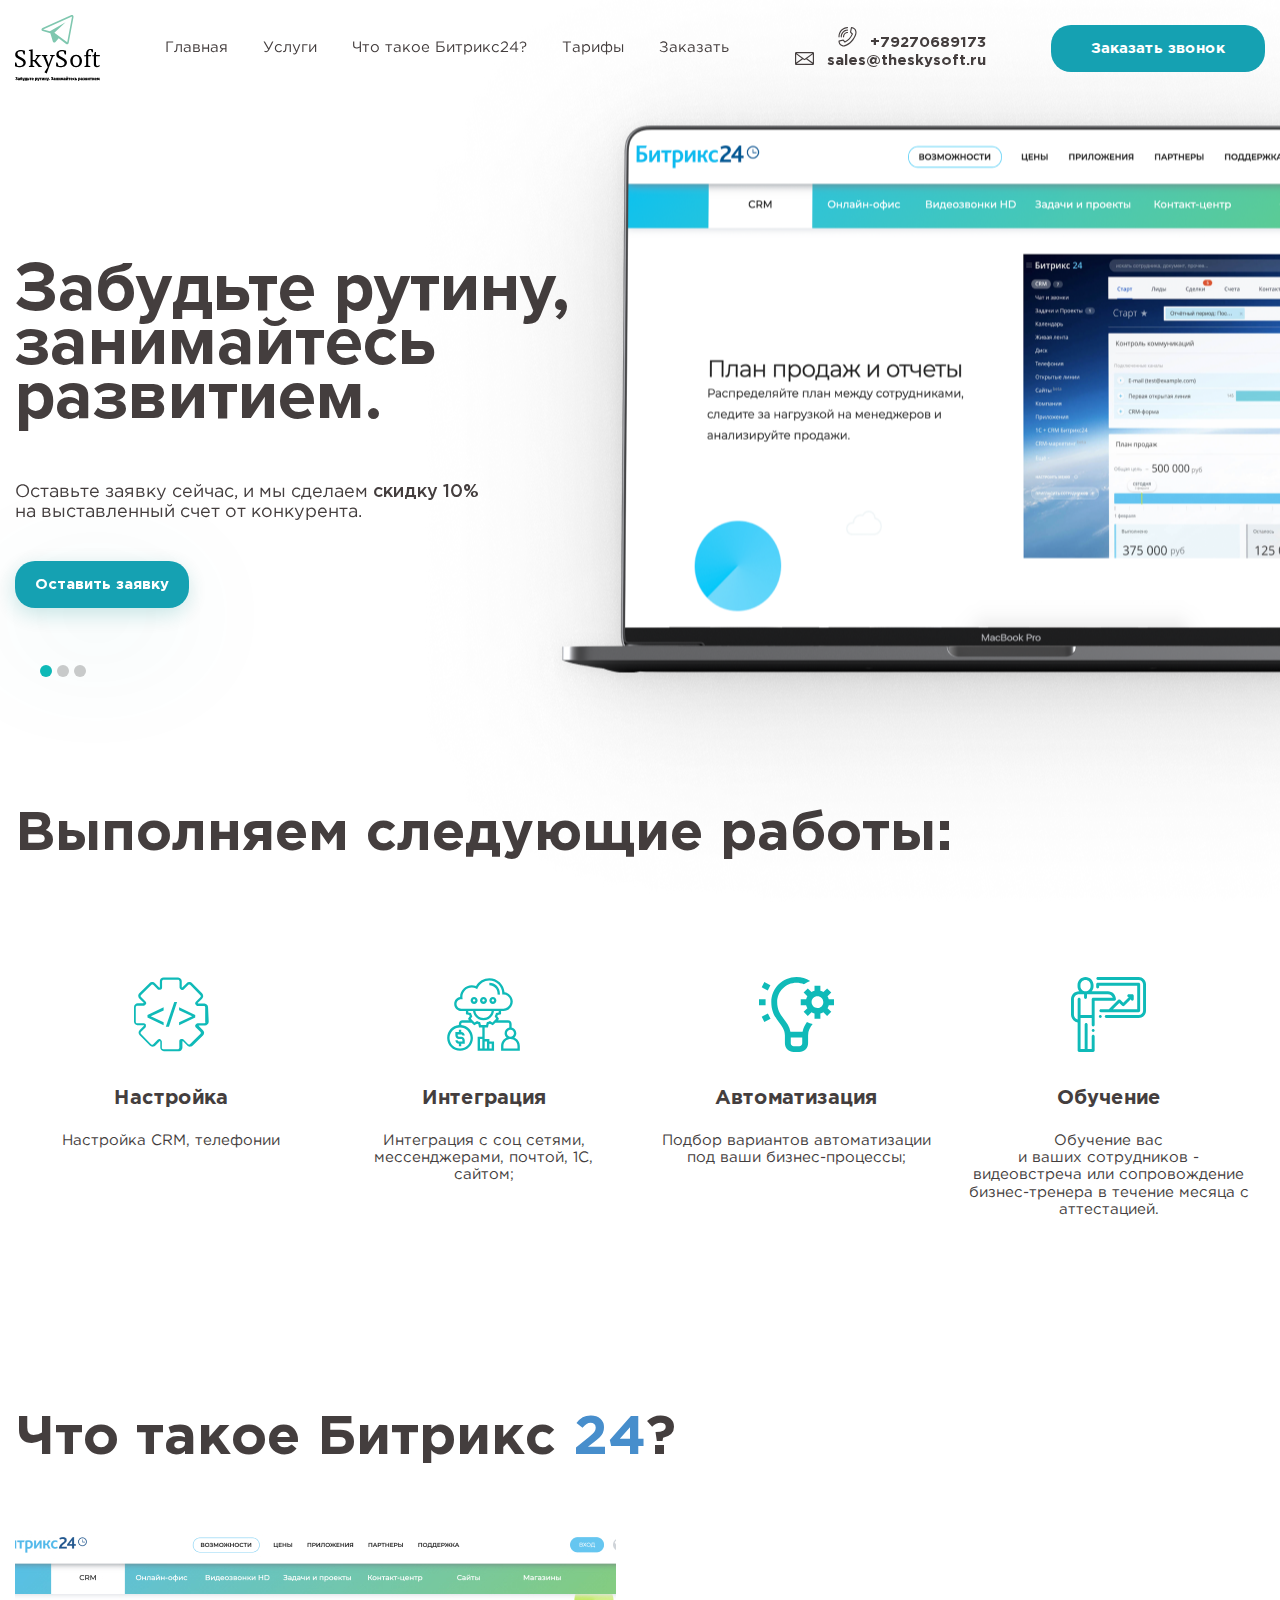
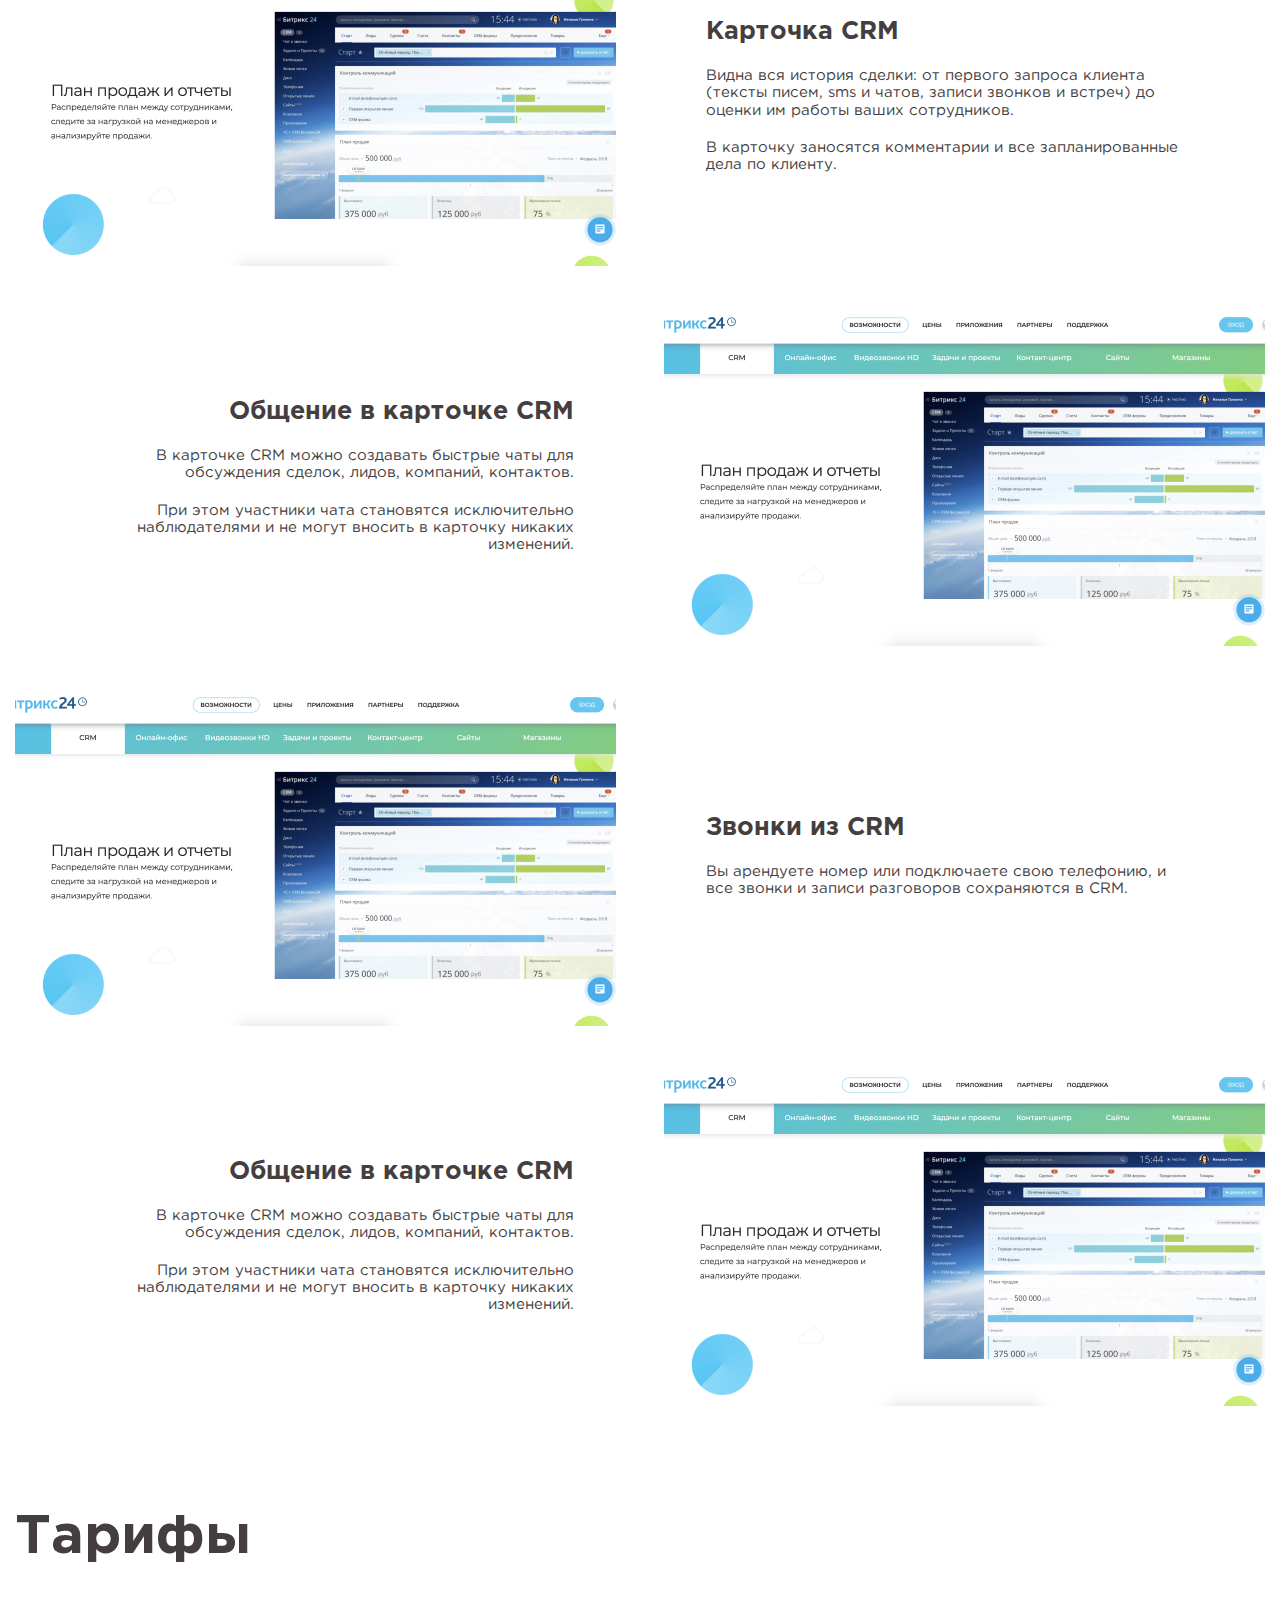
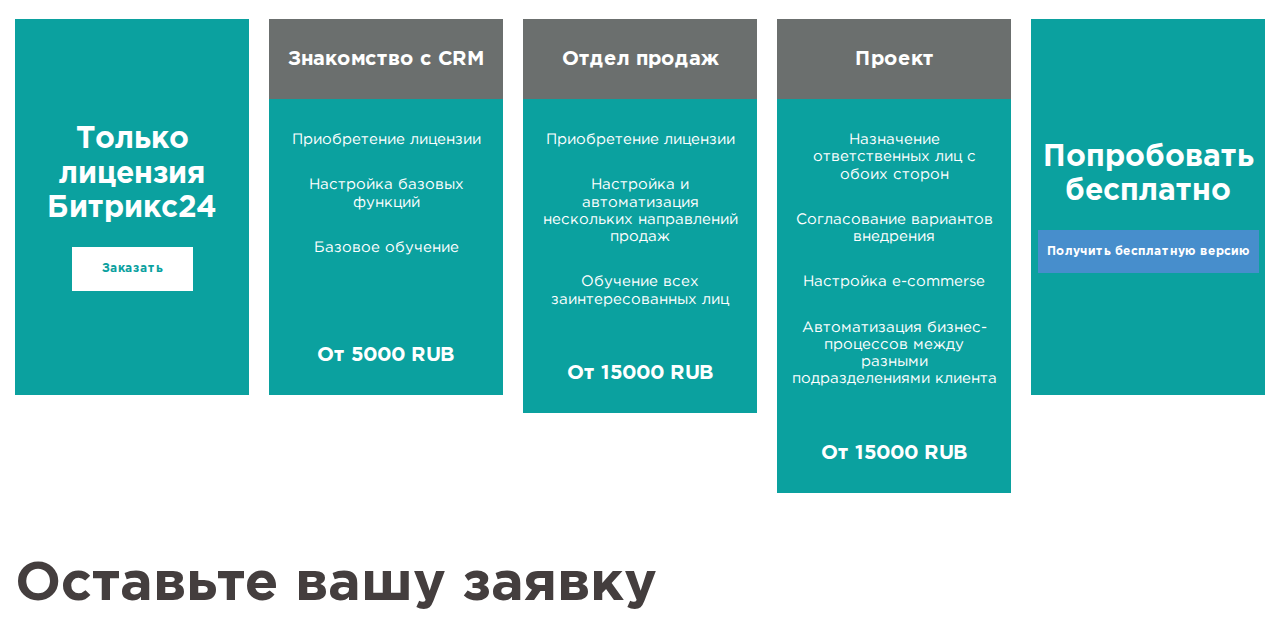
==== index.html @ 71654757 "first day" ====
<!DOCTYPE html>
<html lang="en">
<head>
    <meta charset="UTF-8">
    <meta name="viewport" content="width=device-width, initial-scale=1.0">
    <title>Document</title>
    <link rel="stylesheet" href="css/normalize.css">
    <link rel="stylesheet" href="css/style.css">
</head>
<body>
    <!-- Sprites -->
    <svg style="display: none;">
        <symbol id="tel" viewBox="0 0 19 21">
            <g>
                <path d="M5.34479 20.5807C5.95811 20.5807 6.56623 20.4633 7.16089 20.2293C9.78062 19.1984 12.2123 17.5195 14.1931 15.3739C16.1739 13.2283 17.7239 10.5943 18.6755 7.75662C18.9814 6.84467 19.0716 5.9033 18.9437 4.95855C18.8239 4.07362 18.5074 3.21453 18.0285 2.47413C17.5475 1.73048 16.9062 1.11196 16.174 0.685448C15.3931 0.23064 14.5409 0 13.6408 0C13.3609 0 13.1189 0.211869 13.0602 0.508348L12.1283 5.21918C12.0861 5.43249 12.1467 5.65445 12.289 5.80872L13.8814 7.53357C12.3792 10.7687 9.94171 13.4091 6.95505 15.0362L5.36268 13.3113C5.2203 13.1571 5.01535 13.0916 4.81842 13.1373L0.469423 14.1467C0.195679 14.2103 0.00012207 14.4723 0.00012207 14.7756C0.00012207 15.7505 0.213047 16.6737 0.632957 17.5195C1.02671 18.3127 1.59772 19.0073 2.28425 19.5284C2.96774 20.0471 3.76085 20.3899 4.57785 20.5197C4.83386 20.5604 5.08983 20.5807 5.34479 20.5807ZM14.1152 1.31438C15.3024 1.45635 16.3562 2.13042 17.056 3.21227C17.8429 4.42878 18.0264 5.92504 17.5595 7.31748C15.7299 12.773 11.792 17.0386 6.75548 19.0203C5.47003 19.5262 4.08866 19.3274 2.96559 18.475C1.96684 17.717 1.34454 16.5755 1.21347 15.2895L4.75137 14.4683L6.41439 16.2697C6.59136 16.4614 6.86024 16.5123 7.08667 16.397C10.619 14.5995 13.4782 11.5024 15.1377 7.67622C15.244 7.43091 15.1971 7.13966 15.0201 6.94801L13.3571 5.14662L14.1152 1.31438Z" fill="#443E3E"/>
                <path d="M0.594153 10.9331C0.922037 10.9331 1.18788 10.6451 1.18788 10.29C1.18788 5.32529 4.91669 1.28624 9.50003 1.28624C9.82791 1.28624 10.0938 0.998286 10.0938 0.643122C10.0938 0.287958 9.82791 0 9.50003 0C6.96256 0 4.57701 1.07032 2.78277 3.01383C0.988534 4.95735 0.000427246 7.54137 0.000427246 10.29C0.000427246 10.6451 0.266232 10.9331 0.594153 10.9331Z" fill="#443E3E"/>
                <path d="M2.96903 10.933C3.29692 10.933 3.56276 10.6451 3.56276 10.2899C3.56276 6.74374 6.22622 3.85869 9.50002 3.85869C9.82791 3.85869 10.0938 3.57074 10.0938 3.21557C10.0938 2.86041 9.82791 2.57245 9.50002 2.57245C5.57145 2.57245 2.37531 6.0345 2.37531 10.2899C2.37531 10.6451 2.64111 10.933 2.96903 10.933Z" fill="#443E3E"/>
                <path d="M5.34397 10.9331C5.67185 10.9331 5.93769 10.6451 5.93769 10.29C5.93769 8.16224 7.53573 6.43123 9.50003 6.43123C9.82791 6.43123 10.0938 6.14328 10.0938 5.78811C10.0938 5.43295 9.82791 5.14499 9.50003 5.14499C6.88097 5.14499 4.75024 7.453 4.75024 10.29C4.75024 10.6451 5.01605 10.9331 5.34397 10.9331Z" fill="#443E3E"/>
            </g>
        </symbol>
        <symbol id="mail" viewBox="0 0 19 13">
            <g>
                <path d="M0.0130615 1.10826C0.0178127 1.06842 0.0237503 1.02976 0.0368118 0.991103C0.129438 0.433461 0.597313 0 1.1875 0H17.8125C18.4027 0 18.8706 0.433461 18.9632 0.991103C18.9763 1.02976 18.9822 1.06842 18.9869 1.10826C18.9881 1.13051 19 1.14926 19 1.17152V11.7152C19 11.7374 18.9881 11.7573 18.9869 11.7796C18.9822 11.8194 18.9763 11.8569 18.9632 11.8956C18.8717 12.4521 18.4027 12.8867 17.8125 12.8867H1.1875C0.597313 12.8867 0.12825 12.4521 0.0368118 11.8944C0.0237503 11.8558 0.0178127 11.8183 0.0130615 11.7784C0.0118752 11.7573 0 11.7374 0 11.7152V1.17152C0 1.14926 0.0118752 1.13051 0.0130615 1.10826ZM1.59838 1.17152L8.189 5.93959L9.5 6.88852L10.8098 5.94076C10.8098 5.94076 10.811 5.94076 10.811 5.93959L17.4016 1.17152H1.59838ZM17.8125 2.3278L12.122 6.44452L17.8125 10.5601V2.3278ZM17.4016 11.7152L11.1174 7.17086L9.8515 8.08698C9.747 8.16313 9.6235 8.20062 9.5 8.20062C9.3765 8.20062 9.253 8.16313 9.1485 8.08698L7.88262 7.17086L1.59838 11.7152H17.4016ZM1.1875 10.5601L6.878 6.44452L1.1875 2.3278V10.5601Z" fill="#443E3E"/>
            </g>
        </symbol>
        <symbol id="training" viewBox="0 0 75 75">
            <g>
                <path d="M30.3501 38.5151C30.0776 38.2427 29.6997 38.0859 29.3145 38.0859C28.9292 38.0859 28.5513 38.2425 28.2788 38.5151C28.0063 38.7877 27.8496 39.1655 27.8496 39.5508C27.8496 39.936 28.0063 40.314 28.2788 40.5863C28.5513 40.8587 28.9292 41.0156 29.3145 41.0156C29.6997 41.0156 30.0776 40.8589 30.3501 40.5863C30.6226 40.314 30.7793 39.936 30.7793 39.5508C30.7793 39.1655 30.6226 38.7876 30.3501 38.5151Z"/>
                <path d="M67.6756 0H26.8228C26.0137 0 25.3579 0.655811 25.3579 1.46484C25.3579 2.27388 26.0137 2.92969 26.8228 2.92969H67.6756C70.0987 2.92969 72.0701 4.90107 72.0701 7.32422V33.6914C72.0701 36.1146 70.0987 38.0859 67.6756 38.0859H35.2049C34.3958 38.0859 33.74 38.7419 33.74 39.5508C33.74 40.3597 34.3958 41.0156 35.2049 41.0156H67.6756C71.7142 41.0156 74.9998 37.73 74.9998 33.6914V7.32422C74.9998 3.28564 71.7142 0 67.6756 0Z"/>
                <path d="M67.6758 5.85938H26.6602C25.8511 5.85938 25.1953 6.51519 25.1953 7.32422V10.1074C25.1953 10.9165 25.8511 11.5723 26.6602 11.5723C27.4692 11.5723 28.125 10.9165 28.125 10.1074V8.78906H66.2109V32.2266H41.9641L48.2666 25.9242L51.2102 28.868C51.7822 29.4398 52.7098 29.4398 53.2819 28.868L59.8175 22.3324C59.8484 23.1141 60.4901 23.7387 61.2794 23.7387C62.0884 23.7387 62.7442 23.0829 62.7442 22.2738V18.7419C62.7442 17.9329 62.0884 17.2771 61.2794 17.2771H57.7475C56.9385 17.2771 56.2827 17.9329 56.2827 18.7419C56.2827 19.551 56.9385 20.2068 57.7475 20.2068H57.7999L52.2463 25.7606L49.3027 22.8168C48.7307 22.245 47.8033 22.245 47.231 22.8168L37.8208 32.2266H29.8339C29.0249 32.2266 28.369 32.8824 28.369 33.6914C28.369 34.5004 29.0249 35.1562 29.8339 35.1562H67.6758C68.4848 35.1562 69.1406 34.5004 69.1406 33.6914V7.32422C69.1406 6.51519 68.4848 5.85938 67.6758 5.85938Z"/>
                <path d="M36.9328 14.2579H20.7174C21.852 12.8769 22.5341 11.1105 22.5341 9.18794V7.9998C22.5341 3.58872 18.9456 0 14.5345 0C10.1235 0 6.53481 3.58872 6.53481 7.99966V9.18779C6.53481 11.1105 7.21699 12.8767 8.35151 14.2578H8.01577C3.5959 14.2578 0 17.8538 0 22.2738V37.5107C0 41.4645 2.87813 44.7565 6.64878 45.4077V73.5352C6.64878 74.344 7.30459 75 8.11362 75H22.1761C22.9852 75 23.641 74.344 23.641 73.5352V59.3338C23.641 58.5248 22.9852 57.8689 22.1761 57.8689C21.3671 57.8689 20.7113 58.5249 20.7113 59.3338V72.0703H16.6097V47.3593C16.6097 46.5504 15.9539 45.8944 15.1449 45.8944C14.3358 45.8944 13.68 46.5504 13.68 47.3593V72.0703H9.57847V40.9501C9.5811 40.9501 9.58374 40.9506 9.58638 40.9506H20.7034C20.706 40.9506 20.7086 40.9501 20.7113 40.9501V48.0057C20.7113 48.8146 21.3671 49.4706 22.1761 49.4706C22.9852 49.4706 23.641 48.8146 23.641 48.0057V23.7387H43.4839C44.2929 23.7387 44.9487 23.0829 44.9487 22.2738C44.9487 17.8538 41.3528 14.2579 36.9328 14.2579ZM9.4645 7.99966C9.4645 5.204 11.739 2.92969 14.5345 2.92969C17.3301 2.92969 19.6044 5.204 19.6044 7.99966V9.18779C19.6044 11.9834 17.3301 14.2578 14.5345 14.2578C11.739 14.2578 9.4645 11.9834 9.4645 9.18779V7.99966ZM22.2738 20.8088C22.2573 20.8088 22.2413 20.8107 22.225 20.8113C22.2086 20.8107 22.1927 20.8088 22.1763 20.8088C21.3672 20.8088 20.7114 21.4646 20.7114 22.2737V38.0212C20.7088 38.0212 20.7062 38.0208 20.7035 38.0208H9.58638C9.58374 38.0208 9.5811 38.0212 9.57847 38.0212V22.2738C9.57847 21.4648 8.92266 20.809 8.11362 20.809C7.30459 20.809 6.64878 21.4648 6.64878 22.2738V42.4087C4.5063 41.8099 2.92969 39.8416 2.92969 37.5105V22.2738C2.92969 19.4692 5.21133 17.1876 8.01592 17.1876H13.0696V20.5078C13.0696 21.3168 13.7254 21.9727 14.5345 21.9727C15.3435 21.9727 15.9993 21.3168 15.9993 20.5078V17.1875H36.9328C39.2282 17.1875 41.1735 18.7162 41.8041 20.8088H22.2738Z"/>
                <path d="M23.2119 52.5366C22.9395 52.2642 22.5615 52.1074 22.1763 52.1074C21.791 52.1074 21.4131 52.2642 21.1406 52.5366C20.8682 52.8091 20.7114 53.187 20.7114 53.5723C20.7114 53.9575 20.8682 54.3355 21.1406 54.6079C21.4131 54.8802 21.791 55.0371 22.1763 55.0371C22.5615 55.0371 22.9395 54.8804 23.2119 54.6079C23.4844 54.3355 23.6411 53.9575 23.6411 53.5723C23.6411 53.187 23.4844 52.8091 23.2119 52.5366Z"/>
            </g>
        </symbol>
        <symbol id="automation" viewBox="0 0 75 75">
            <g>
                <path d="M6.5918 28.125H0V22.2656H6.5918V28.125ZM2.69909 39.6978L5.33524 44.9306L11.5517 41.7995L8.91609 36.5667L2.69909 39.6978ZM11.4052 8.14362L5.33466 5.08633L2.69909 10.3197L8.76961 13.3764L11.4052 8.14362ZM69.7952 28.125C69.5177 29.1985 69.0897 30.2113 68.5387 31.1434L72.2586 34.8633L68.1152 39.0066L64.3953 35.2867C63.4632 35.8377 62.4504 36.2658 61.377 36.5433V41.748H55.5176V36.5433C54.4441 36.2658 53.4313 35.8377 52.4992 35.2867L48.7793 39.0066L44.636 34.8633L48.3559 31.1434C47.8048 30.2113 47.3768 29.1985 47.0993 28.125H41.748V22.2656H47.0993C47.3768 21.1922 47.8048 20.1794 48.3559 19.2472L44.636 15.5273L48.7793 11.384L52.4992 15.1039C53.4313 14.5529 54.4441 14.1249 55.5176 13.8474V8.64258H61.377V13.8474C62.4504 14.1249 63.4632 14.5529 64.3953 15.1039L68.1152 11.384L72.2586 15.5273L68.5387 19.2472C69.0897 20.1794 69.5177 21.1922 69.7952 22.2656H75V28.125H69.7952ZM52.5879 25.0854C52.5879 28.2852 55.1073 30.9774 58.3059 31.053C61.6013 31.1308 64.3066 28.4735 64.3066 25.1953C64.3066 21.9646 61.6779 19.3359 58.4473 19.3359C58.4141 19.3359 58.3786 19.3359 58.3408 19.3359C55.1645 19.3348 52.5879 21.9091 52.5879 25.0854ZM47.945 44.9896C49.7223 45.936 51.6415 46.6501 53.6613 47.0913C51.0366 50.6058 49.0889 53.7054 49.0889 58.5079V66.2109C49.0889 71.0575 45.1458 75 40.2998 75H34.7008C29.8542 75 25.9117 71.0575 25.9117 66.2109V58.5079C25.9117 53.1012 23.4432 49.8528 20.319 45.7415C16.5831 40.8251 12.3516 35.257 12.3053 25.1953H12.3047L12.3053 25.0277C12.3957 11.2118 23.6629 0 37.5 0C42.5165 0 47.1949 1.47457 51.1259 4.0123C48.8731 4.79336 46.7817 5.92403 44.9181 7.33967C42.6327 6.38695 40.127 5.85938 37.5 5.85938C26.8627 5.85938 18.2041 14.4928 18.1641 25.1209C18.1892 33.2542 21.4903 37.5984 24.9842 42.1961C27.6953 45.7638 30.4813 49.4305 31.4306 54.6387H43.5711C44.2766 50.7683 45.9955 47.7488 47.945 44.9896ZM43.2289 66.2109V60.498H31.7705V66.2109C31.7705 67.8263 33.0849 69.1406 34.7002 69.1406H40.2992C41.9151 69.1406 43.2289 67.8263 43.2289 66.2109Z"/>
            </g>
        </symbol>
        <symbol id="analyst" viewBox="0 0 75 75">
            <g>
                <path d="M68.3262 60.6129C69.5344 59.5383 70.3125 57.9902 70.3125 56.25C70.3125 53.4211 68.2957 51.0539 65.625 50.509V46.875C65.625 44.9367 64.0477 43.3594 62.1094 43.3594H51.8121L53.059 42.1125L51.3246 39.1945C51.4969 38.823 51.6539 38.4492 51.7934 38.0742L55.0781 37.2387V33.9844H57.4219C62.591 33.9844 66.7969 29.7785 66.7969 24.6094C66.7969 19.8234 63.1922 15.8637 58.5539 15.3023C57.9867 7.41562 51.3891 1.17188 43.3594 1.17188C37.827 1.17188 32.7234 4.21406 30.0527 9.01289C28.6898 8.475 27.2578 8.20312 25.7812 8.20312C19.3195 8.20312 14.0625 13.4602 14.0625 19.9219V20.0191C10.7414 20.5793 8.20312 23.475 8.20312 26.9531C8.20312 30.8309 11.3566 33.9844 15.2344 33.9844H19.9219V37.2387L23.2055 38.0742C23.3449 38.448 23.5008 38.823 23.6742 39.1945L21.9398 42.1125L23.1879 43.3594H16.4062C14.468 43.3594 12.8906 44.9367 12.8906 46.875V48.1066C6.33047 48.7008 1.17188 54.225 1.17188 60.9375C1.17188 68.0449 6.95508 73.8281 14.0625 73.8281C21.1699 73.8281 26.9531 68.0449 26.9531 60.9375C26.9531 54.225 21.7945 48.7008 15.2344 48.1066V46.875C15.2344 46.2293 15.7605 45.7031 16.4062 45.7031H25.5316L28.2012 48.3727L31.1191 46.6383C31.4906 46.8105 31.8645 46.9676 32.2395 47.107L33.0738 50.3906H36.3281V59.7656H31.6406V73.8281H48.0469V64.4531H43.3594V62.1094H38.6719V60.9375V59.7656V50.3906H41.9262L42.7617 47.107C43.1355 46.9676 43.5105 46.8117 43.882 46.6383L46.8 48.3727L49.4684 45.7031H62.1094C62.7551 45.7031 63.2812 46.2293 63.2812 46.875V50.509C60.6105 51.0539 58.5938 53.4199 58.5938 56.25C58.5938 57.9902 59.3719 59.5383 60.5801 60.6129C57.3398 62.0906 55.0781 65.3531 55.0781 69.1406V73.8281H73.8281V69.1406C73.8281 65.3531 71.5664 62.0906 68.3262 60.6129ZM24.6094 60.9375C24.6094 66.7523 19.8773 71.4844 14.0625 71.4844C8.24766 71.4844 3.51562 66.7523 3.51562 60.9375C3.51562 55.1227 8.24766 50.3906 14.0625 50.3906C19.8773 50.3906 24.6094 55.1227 24.6094 60.9375ZM36.3281 71.4844H33.9844V62.1094H36.3281V71.4844ZM45.7031 66.7969V71.4844H43.3594V66.7969H45.7031ZM41.0156 64.4531V71.4844H38.6719V64.4531H41.0156ZM10.5469 26.9531C10.5469 24.3902 12.6141 22.3008 15.1688 22.2656L16.6125 22.2715L16.4684 20.9707C16.4309 20.6273 16.4062 20.277 16.4062 19.9219C16.4062 14.7527 20.6121 10.5469 25.7812 10.5469C27.2754 10.5469 28.7133 10.8961 30.0551 11.5852L31.1438 12.1441L31.6559 11.032C33.7559 6.46641 38.3496 3.51562 43.3594 3.51562C50.4668 3.51562 56.25 9.29883 56.25 16.4062V17.5781H57.4219C61.2996 17.5781 64.4531 20.7316 64.4531 24.6094C64.4531 28.4871 61.2996 31.6406 57.4219 31.6406H15.2344C12.6492 31.6406 10.5469 29.5383 10.5469 26.9531ZM45.6094 33.9844C45.0375 37.9535 41.6238 41.0156 37.5 41.0156C33.3762 41.0156 29.9625 37.9535 29.3906 33.9844H45.6094ZM46.4309 45.4266L43.9758 43.9664L43.398 44.2641C42.7441 44.6016 42.0809 44.8793 41.4258 45.0891L40.807 45.2871L40.1051 48.0469H34.8961L34.1941 45.2883L33.5754 45.0902C32.9191 44.8805 32.257 44.6027 31.6031 44.2652L31.0254 43.9676L28.5703 45.4277L24.8871 41.7445L26.3473 39.2895L26.0496 38.7117C25.7121 38.0578 25.4344 37.3945 25.2246 36.7395L25.0266 36.1207L22.2656 35.4176V33.9844H27.0223C27.6082 39.2496 32.0812 43.3594 37.5 43.3594C42.9188 43.3594 47.3918 39.2496 47.9777 33.9844H52.7344V35.4176L49.9758 36.1195L49.7777 36.7383C49.568 37.3945 49.2902 38.0566 48.9527 38.7105L48.6551 39.2883L50.1152 41.7434L46.4309 45.4266ZM60.9375 56.25C60.9375 54.3117 62.5148 52.7344 64.4531 52.7344C66.3914 52.7344 67.9688 54.3117 67.9688 56.25C67.9688 58.1883 66.3914 59.7656 64.4531 59.7656C62.5148 59.7656 60.9375 58.1883 60.9375 56.25ZM71.4844 71.4844H57.4219V69.1406C57.4219 65.2629 60.5754 62.1094 64.4531 62.1094C68.3309 62.1094 71.4844 65.2629 71.4844 69.1406V71.4844Z"/>
                <path d="M12.8906 52.7344V55.0781H9.375V58.5938C9.375 60.532 10.9523 62.1094 12.8906 62.1094H15.2344C15.8801 62.1094 16.4062 62.6355 16.4062 63.2812V64.4531H12.8906C12.2449 64.4531 11.7188 63.927 11.7188 63.2812H9.375C9.375 65.2195 10.9523 66.7969 12.8906 66.7969V69.1406H15.2344V66.7969H18.75V63.2812C18.75 61.343 17.1727 59.7656 15.2344 59.7656H12.8906C12.2449 59.7656 11.7188 59.2395 11.7188 58.5938V57.4219H15.2344C15.8801 57.4219 16.4062 57.948 16.4062 58.5938H18.75C18.75 56.6555 17.1727 55.0781 15.2344 55.0781V52.7344H12.8906Z"/>
                <path d="M28.125 19.9219C26.1867 19.9219 24.6094 21.4992 24.6094 23.4375C24.6094 25.3758 26.1867 26.9531 28.125 26.9531C30.0633 26.9531 31.6406 25.3758 31.6406 23.4375C31.6406 21.4992 30.0633 19.9219 28.125 19.9219ZM28.125 24.6094C27.4793 24.6094 26.9531 24.0832 26.9531 23.4375C26.9531 22.7918 27.4793 22.2656 28.125 22.2656C28.7707 22.2656 29.2969 22.7918 29.2969 23.4375C29.2969 24.0832 28.7707 24.6094 28.125 24.6094Z"/>
                <path d="M37.5 19.9219C35.5617 19.9219 33.9844 21.4992 33.9844 23.4375C33.9844 25.3758 35.5617 26.9531 37.5 26.9531C39.4383 26.9531 41.0156 25.3758 41.0156 23.4375C41.0156 21.4992 39.4383 19.9219 37.5 19.9219ZM37.5 24.6094C36.8543 24.6094 36.3281 24.0832 36.3281 23.4375C36.3281 22.7918 36.8543 22.2656 37.5 22.2656C38.1457 22.2656 38.6719 22.7918 38.6719 23.4375C38.6719 24.0832 38.1457 24.6094 37.5 24.6094Z"/>
                <path d="M46.875 19.9219C44.9367 19.9219 43.3594 21.4992 43.3594 23.4375C43.3594 25.3758 44.9367 26.9531 46.875 26.9531C48.8133 26.9531 50.3906 25.3758 50.3906 23.4375C50.3906 21.4992 48.8133 19.9219 46.875 19.9219ZM46.875 24.6094C46.2293 24.6094 45.7031 24.0832 45.7031 23.4375C45.7031 22.7918 46.2293 22.2656 46.875 22.2656C47.5207 22.2656 48.0469 22.7918 48.0469 23.4375C48.0469 24.0832 47.5207 24.6094 46.875 24.6094Z"/>
                <path d="M43.3594 5.85938V8.20312C47.8828 8.20312 51.5625 11.8828 51.5625 16.4062C51.5625 16.7543 51.5402 17.0965 51.4992 17.4328L53.8242 17.7234C53.8793 17.2898 53.9062 16.8469 53.9062 16.4062C53.9062 10.5914 49.1742 5.85938 43.3594 5.85938Z"/>
            </g>
        </symbol>
        <symbol id="coding" viewBox="0 0 76 76">
            <g>
                <path d="M75.041 30.688C75.041 28.671 73.475 27.104 71.457 26.88C71.457 26.88 71.232 26.88 71.009 26.88H64.961C64.736 26.654 64.736 26.654 64.514 26.432L68.993 21.953C69.665 21.279 70.113 20.16 70.113 19.265C70.113 18.144 69.665 17.248 68.993 16.577L58.913 6.27099C58.24 5.59899 57.345 5.15199 56.449 5.15199C55.329 5.15199 54.209 5.37599 53.312 6.27099L48.833 10.751C48.609 10.526 48.386 10.303 48.386 10.303V4.25599C48.386 2.23999 46.819 0.671991 44.802 0.446991H44.577H30.017C28.897 0.446991 28 0.894991 27.329 1.56699C26.657 2.23999 26.209 3.35899 26.209 4.25499V10.526C25.985 10.526 25.761 10.526 25.537 10.526L21.281 6.26999C20.609 5.59799 19.713 5.15099 18.817 5.15099C17.697 5.15099 16.577 5.37499 15.681 6.26999L5.377 16.352C4.705 17.024 4.257 18.145 4.257 19.04C4.257 20.16 4.705 21.056 5.377 21.728L9.857 26.207C9.632 26.431 9.409 26.653 9.409 26.653H3.809C1.792 26.653 0 28.446 0 30.463V45.024C0 47.041 1.568 48.608 3.36 48.834C3.584 48.834 3.584 48.834 3.808 48.834H10.079C10.079 49.058 10.079 49.28 10.079 49.506L5.823 53.762C4.255 55.107 4.255 57.57 5.823 59.137L16.127 69.443C16.799 70.116 17.695 70.562 18.591 70.562C19.711 70.562 20.831 70.338 21.728 69.443L26.207 64.964C26.432 65.19 26.655 65.411 26.655 65.411V71.46C26.655 73.479 28.223 75.044 30.239 75.27C30.463 75.27 30.463 75.27 30.687 75.27H45.247C46.143 75.27 47.264 74.823 47.935 74.151C48.606 73.479 49.056 72.358 49.056 71.463V65.192C49.279 65.192 49.501 65.192 49.728 65.192L53.984 69.448C54.656 70.12 55.328 70.567 56.447 70.567C57.568 70.567 58.687 70.342 59.584 69.448L69.891 59.368C71.456 57.8 71.456 55.337 69.891 53.991L65.411 49.512C65.636 49.287 65.636 49.066 65.858 49.066H71.907C73.923 49.066 75.716 47.273 75.716 45.256L75.041 30.688ZM71.008 46.816H64.512C63.616 46.816 62.274 48.381 62.049 48.833C61.824 49.279 62.049 50.4 62.721 51.072L67.2 55.551C67.872 56.225 67.872 57.119 67.2 57.791L56.896 67.871C56.447 68.318 56 68.318 55.55 68.318C55.1 68.318 54.878 68.093 54.654 67.871L50.175 63.392C49.951 63.166 49.503 62.943 49.057 62.943C48.384 62.943 47.489 62.943 47.039 63.169C46.367 63.393 45.919 64.288 45.919 65.186V71.682C45.919 72.578 45.247 73.249 44.352 73.249H29.792C29.792 73.249 29.792 73.249 29.568 73.249C28.672 73.249 28 72.577 28.224 71.682V65.41C28.224 64.514 26.656 63.172 26.207 62.946C26.207 62.946 25.983 62.946 25.759 62.946C25.087 62.946 24.415 63.172 23.967 63.619L19.488 68.098C19.04 68.544 18.592 68.544 18.144 68.544C17.696 68.544 17.472 68.32 17.248 68.098L7.168 57.792C6.496 57.12 6.496 56.225 7.168 55.552L11.648 51.073C12.32 50.4 12.095 48.385 11.872 47.937C11.648 47.489 10.976 47.041 10.08 46.816H9.857H3.361C3.361 46.816 3.361 46.816 3.136 46.816C2.24 46.816 1.792 46.144 1.792 45.251V30.688C1.792 29.792 2.464 29.122 3.36 29.122H9.856C10.752 29.122 12.096 27.554 12.32 27.104C12.544 26.654 12.32 25.538 11.648 24.864L7.168 20.385C6.496 19.713 6.496 18.817 7.168 18.145L17.473 8.06499C17.92 7.61799 18.369 7.61799 18.817 7.61799C19.265 7.61799 19.489 7.84199 19.713 8.06499L24.193 12.545C24.417 12.77 24.865 12.993 25.313 12.993C25.985 12.993 26.88 12.993 27.329 12.769C28.001 12.544 28.449 11.648 28.449 10.752V4.25699C28.449 3.36099 29.121 2.68999 30.017 2.68999H44.351C44.351 2.68999 44.351 2.68999 44.577 2.68999C45.473 2.68999 45.921 3.36199 46.144 4.25699V10.753C46.144 11.649 47.711 12.993 48.161 13.217C48.161 13.217 48.386 13.217 48.609 13.217C49.281 13.217 49.953 12.993 50.4 12.545L54.879 8.06499C55.326 7.61799 55.775 7.61799 56.224 7.61799C56.67 7.61799 56.896 7.84199 57.12 8.06499L67.2 18.37C67.872 19.042 67.872 19.938 67.2 20.61L62.721 25.089C62.047 25.761 61.825 26.657 62.047 27.329C62.272 27.776 63.613 29.345 64.286 29.345H70.558C70.558 29.345 70.558 29.345 70.782 29.345C71.678 29.345 72.349 30.019 72.127 30.913V45.25C72.801 46.145 71.904 46.816 71.008 46.816Z"/>
                <path d="M13.668 40.99L30.019 48.832V45.92L17.026 39.871V39.648L30.019 33.822V30.688L13.668 38.527V40.99Z"/>
                <path d="M32.2581 50.4H35.3951L43.6841 25.312H40.7711L32.2581 50.4Z"/>
                <path d="M45.697 33.6L58.915 39.648V39.871L45.697 45.92V48.832L62.05 40.99V38.527L45.697 30.688V33.6Z"/>
            </g>
        </symbol>
    </svg>
    <!-- /Sprites -->

    <!-- Header -->
    <header class="section-header">
        <div class="section-inner">
            <a href="#" class="section-header-logo">
                <img src="img/logo.svg" alt="">
            </a>
            <nav class="section-header-nav">
                <a href="#" class="section-header-nav-item" data-text="Главная">
                    <span>Главная</span>
                </a>
                <a href="#" class="section-header-nav-item" data-text="Услуги">
                    <span>Услуги</span>
                </a>
                <a href="#" class="section-header-nav-item" data-text="Что такое Битрикс24?">
                    <span>Что такое Битрикс24?</span>
                </a>
                <a href="#" class="section-header-nav-item" data-text="Тарифы">
                    <span>Тарифы</span>
                </a>
                <a href="#" class="section-header-nav-item" data-text="Заказать">
                    <span>Заказать</span>
                </a>
            </nav>
            <div class="section-header-contacts">
                <div class="section-header-contacts-item">
                    <svg class="tel">
                        <use xlink:href="#tel"></use>
                    </svg>
                    <a href="tel:+79270689173" class="section-header-contacts-item__text">+79270689173</a>
                </div>
                <div class="section-header-contacts-item">
                    <svg class="mail">
                        <use xlink:href="#mail"></use>
                    </svg>
                    <a href="mailto:sales@theskysoft.ru" class="section-header-contacts-item__text">sales@theskysoft.ru</a>
                </div>
            </div>
            <button class="section-header-apply button-border">
                Заказать звонок
            </button>
        </div>
    </header>
    <!-- /Header -->

    <!-- Banner -->
    <section class="section-banner">
        <div class="section-banner-slider">
            <div class="section-banner-slide">
                <div class="section-inner">
                    <div class="section-banner-slide-content">
                        <div class="section-banner-slide-content__title">
                            Забудьте рутину, <br> занимайтесь <br> развитием.
                        </div>
                        <div class="section-banner-slide-content__text">
                            Оставьте заявку сейчас, и мы сделаем <span>скидку 10%</span><br> на выставленный счет от конкурента.
                        </div>
                        <button class="section-banner-slide-content__button button-border">
                            Оставить заявку
                        </button>
                    </div>
                    <div class="section-banner-slide-img">
                        <img src="img/banner-slide.png" alt="">
                    </div>
                </div>
            </div>
            <div class="section-banner-slide">
                <div class="section-inner">
                    <div class="section-banner-slide-content">
                        <div class="section-banner-slide-content__title">
                            Забудьте рутину, <br> занимайтесь <br> развитием.
                        </div>
                        <div class="section-banner-slide-content__text">
                            Оставьте заявку сейчас, и мы сделаем <span>скидку 10%</span><br> на выставленный счет от конкурента.
                        </div>
                        <button class="section-banner-slide-content__button button-border">
                            Оставить заявку
                        </button>
                    </div>
                    <div class="section-banner-slide-img">
                        <img src="img/banner-slide.png" alt="">
                    </div>
                </div>
            </div>
            <div class="section-banner-slide">
                <div class="section-inner">
                    <div class="section-banner-slide-content">
                        <div class="section-banner-slide-content__title">
                            Забудьте рутину, <br> занимайтесь <br> развитием.
                        </div>
                        <div class="section-banner-slide-content__text">
                            Оставьте заявку сейчас, и мы сделаем <span>скидку 10%</span><br> на выставленный счет от конкурента.
                        </div>
                        <button class="section-banner-slide-content__button button-border">
                            Оставить заявку
                        </button>
                    </div>
                    <div class="section-banner-slide-img">
                        <img src="img/banner-slide.png" alt="">
                    </div>
                </div>
            </div>
        </div>
    </section>
    <!-- Banner -->

    <!-- Services -->
    <section class="section-services">
        <div class="section-inner">
            <div class="title">
                Выполняем следующие работы: 
            </div>
            <div class="section-services-items">
                <div class="section-services-item">
                    <div class="section-services-item__icon">
                        <svg class="coding">
                            <use xlink:href="#coding"></use>
                        </svg>
                    </div>
                    <div class="section-services-item__title">
                        Настройка
                    </div>
                    <div class="section-services-item__description">
                        Настройка CRM, телефонии
                    </div>
                    <button class="section-services-item__button button-border">
                        Получить консультацию
                    </button>
                </div>
                <div class="section-services-item">
                    <div class="section-services-item__icon">
                        <svg class="analyst">
                            <use xlink:href="#analyst"></use>
                        </svg>
                    </div>
                    <div class="section-services-item__title">
                        Интеграция 
                    </div>
                    <div class="section-services-item__description">
                        Интеграция с соц сетями, мессенджерами, почтой, 1С, сайтом;
                    </div>
                    <button class="section-services-item__button button-border">
                        Получить консультацию
                    </button>
                </div>
                <div class="section-services-item">
                    <div class="section-services-item__icon">
                        <svg class="automation">
                            <use xlink:href="#automation"></use>
                        </svg>
                    </div>
                    <div class="section-services-item__title">
                        Автоматизация
                    </div>
                    <div class="section-services-item__description">
                        Подбор вариантов автоматизации под ваши бизнес-процессы;
                    </div>
                    <button class="section-services-item__button button-border">
                        Получить консультацию
                    </button>
                </div>
                <div class="section-services-item">
                    <div class="section-services-item__icon">
                        <svg class="training">
                            <use xlink:href="#training"></use>
                        </svg>
                    </div>
                    <div class="section-services-item__title">
                        Обучение
                    </div>
                    <div class="section-services-item__description">
                        Обучение вас <br> и ваших сотрудников - видеовстреча или сопровождение бизнес-тренера в течение месяца с аттестацией.
                    </div>
                    <button class="section-services-item__button button-border">
                        Получить консультацию
                    </button>
                </div>
                </div>
            </div>
        </div>
    </section>
    <!-- /Services -->

    <!-- About -->
    <section class="section-about">
        <div class="section-inner">
            <div class="title">
                Что такое Битрикс <span>24</span>?
            </div>
            <div class="section-about-items">
                <div class="section-about-item">
                    <div class="section-about-item-left">
                        <img src="img/video-item1.jpg" alt="">
                    </div>
                    <div class="section-about-item-right">
                        <div class="section-about-item__title">
                            Карточка CRM
                        </div>
                        <div class="section-about-item__text">
                            <p>
                                Видна вся история сделки: от первого запроса клиента (тексты писем, sms и чатов, записи звонков и встреч) до оценки им работы ваших сотрудников.
                            </p>
                            <p>
                                В карточку заносятся комментарии и все запланированные дела по клиенту.
                            </p>
                        </div>
                    </div>
                </div>
                <div class="section-about-item">
                    <div class="section-about-item-left">
                        <div class="section-about-item__title">
                            Общение в карточке CRM
                        </div>
                        <div class="section-about-item__text">
                            <p>
                                В карточке CRM можно создавать быстрые чаты для обсуждения сделок, лидов, компаний, контактов.
                            </p>
                            <p>
                                При этом участники чата становятся исключительно наблюдателями и не могут вносить в карточку никаких изменений.
                            </p>
                        </div>
                    </div>
                    <div class="section-about-item-right">
                        <img src="img/video-item1.jpg" alt="">
                    </div>
                </div>
                <div class="section-about-item">
                    <div class="section-about-item-left">
                        <img src="img/video-item1.jpg" alt="">
                    </div>
                    <div class="section-about-item-right">
                        <div class="section-about-item__title">
                            Звонки из CRM
                        </div>
                        <div class="section-about-item__text">
                            <p>
                                Вы арендуете номер или подключаете свою телефонию, и все звонки и записи разговоров сохраняются в CRM.
                            </p>
                        </div>
                    </div>
                </div>
                <div class="section-about-item">
                    <div class="section-about-item-left">
                        <div class="section-about-item__title">
                            Общение в карточке CRM
                        </div>
                        <div class="section-about-item__text">
                            <p>
                                В карточке CRM можно создавать быстрые чаты для обсуждения сделок, лидов, компаний, контактов.
                            </p>
                            <p>
                                При этом участники чата становятся исключительно наблюдателями и не могут вносить в карточку никаких изменений.
                            </p>
                        </div>
                    </div>
                    <div class="section-about-item-right">
                        <img src="img/video-item1.jpg" alt="">
                    </div>
                </div>
            </div>
        </div>
    </section>
    <!-- /About -->

    <!-- Tariffs -->
    <section class="section-tariffs">
        <div class="section-inner">
            <div class="title">Тарифы</div>
            <div class="section-tariffs-items">
                <div class="section-tariffs-item section-tariffs-item--buttons">
                    <div class="section-tariffs-item-wrapper">
                        <div class="section-tariffs-item--buttons__text">
                            Только лицензия Битрикс24
                        </div>
                        <button class="section-tariffs-item-button button-white">
                            <span>Заказать</span>
                        </button>
                    </div>
                </div>
                <div class="section-tariffs-item">
                    <div class="section-tariffs-item-wrapper">
                        <div class="section-tariffs-item__title">
                            <span>Знакомство с CRM</span>
                        </div>
                        <div class="section-tariffs-item__text">
                            <p>Приобретение лицензии</p>
                            <p>Настройка базовых функций</p>
                            <p>Базовое обучение</p>
                        </div>
                        <div class="section-tariffs-item__price">
                            От 5000 RUB
                        </div>
                    </div>
                </div>
                <div class="section-tariffs-item">
                    <div class="section-tariffs-item-wrapper">
                        <div class="section-tariffs-item__title">
                            <span>Отдел продаж</span>
                        </div>
                        <div class="section-tariffs-item__text">
                            <p>Приобретение лицензии</p>
                            <p>Настройка и автоматизация нескольких направлений продаж</p>
                            <p>Обучение всех заинтересованных лиц </p>
                        </div>
                        <div class="section-tariffs-item__price">
                            От 15000 RUB
                        </div>
                    </div>
                </div>
                <div class="section-tariffs-item">
                    <div class="section-tariffs-item-wrapper">
                        <div class="section-tariffs-item__title">
                            <span>Проект</span>
                        </div>
                        <div class="section-tariffs-item__text">
                            <p>Назначение ответственных лиц с обоих сторон</p>
                            <p>Согласование вариантов внедрения</p>
                            <p>Настройка e-commerse</p>
                            <p>Автоматизация бизнес-процессов между разными подразделениями клиента</p>
                        </div>
                        <div class="section-tariffs-item__price">
                            От 15000 RUB
                        </div>
                    </div>
                </div>
                <div class="section-tariffs-item section-tariffs-item--buttons">
                    <div class="section-tariffs-item-wrapper">
                        <div class="section-tariffs-item--buttons__text">
                            Попробовать <br> бесплатно
                        </div>
                        <button class="section-tariffs-item-button button-blue">
                            <span>Получить бесплатную версию</span>
                        </button>
                    </div>
                </div>
            </div>
        </div>
    </section>
    <!-- /Tariffs -->

    <!-- Form -->
    <section class="section-form">
        <div class="section-inner">
            <div class="title">Оставьте вашу заявку</div>
            <script id="bx24_form_inline" data-skip-moving="true">
                (function(w,d,u,b){w['Bitrix24FormObject']=b;w[b] = w[b] || function(){arguments[0].ref=u;
                        (w[b].forms=w[b].forms||[]).push(arguments[0])};
                        if(w[b]['forms']) return;
                        var s=d.createElement('script');s.async=1;s.src=u+'?'+(1*new Date());
                        var h=d.getElementsByTagName('script')[0];h.parentNode.insertBefore(s,h);
                })(window,document,'https://skysoft.bitrix24.ru/bitrix/js/crm/form_loader.js','b24form');
        
                b24form({"id":"2","lang":"ru","sec":"4hqke6","type":"inline"});
        </script>
        </div>
    </section>
    <!-- Form -->

    <!-- Jquery -->
    <script src="https://code.jquery.com/jquery-3.4.1.min.js"></script>
    <!-- Slick -->
    <script src="js/slick.min.js"></script>
    <!-- User scripts -->
    <script src="js/script.js"></script>
</body>
</html>
---- css/style.css ----
@font-face {
  font-family: 'GothamPro';
  src: url("../fonts/gothampro-medium.eot");
  /* IE 9 Compatibility Mode */
  src: url("../fonts/gothampro-medium.eot?#iefix") format("embedded-opentype"), url("../fonts/gothampro-medium.woff2") format("woff2"), url("../fonts/gothampro-medium.woff") format("woff"), url("../fonts/gothampro-medium.ttf") format("truetype"), url("../fonts/gothampro-medium.svg#gothampro-medium") format("svg");
  /* Chrome < 4, Legacy iOS */
  font-weight: 500;
  font-style: normal; }

@font-face {
  font-family: 'GothamPro';
  src: url("../fonts/gothampro-regular.eot");
  /* IE 9 Compatibility Mode */
  src: url("../fonts/gothampro-regular.eot?#iefix") format("embedded-opentype"), url("../fonts/gothampro-regular.woff2") format("woff2"), url("../fonts/gothampro-regular.woff") format("woff"), url("../fonts/gothampro-regular.ttf") format("truetype"), url("../fonts/gothampro-regular.svg#gothampro-regular") format("svg");
  /* Chrome < 4, Legacy iOS */
  font-weight: 400;
  font-style: normal; }

@font-face {
  font-family: 'GothamPro';
  src: url("../fonts/gothampro-bold.eot");
  /* IE 9 Compatibility Mode */
  src: url("../fonts/gothampro-bold.eot?#iefix") format("embedded-opentype"), url("../fonts/gothampro-bold.woff2") format("woff2"), url("../fonts/gothampro-bold.woff") format("woff"), url("../fonts/gothampro-bold.ttf") format("truetype"), url("../fonts/gothampro-bold.svg#gothampro-bold") format("svg");
  /* Chrome < 4, Legacy iOS */
  font-weight: 700;
  font-style: normal; }

@font-face {
  font-family: 'ProximaNova';
  src: url("../fonts/proxima_nova_bold.eot");
  /* IE 9 Compatibility Mode */
  src: url("../fonts/proxima_nova_bold.eot?#iefix") format("embedded-opentype"), url("../fonts/proxima_nova_bold.woff2") format("woff2"), url("../fonts/proxima_nova_bold.woff") format("woff"), url("../fonts/proxima_nova_bold.ttf") format("truetype"), url("../fonts/proxima_nova_bold.svg#proxima_nova_bold") format("svg");
  /* Chrome < 4, Legacy iOS */
  font-weight: 700;
  font-style: normal; }

* {
  box-sizing: border-box; }

body {
  font-family: 'GothamPro';
  color: #443E3E;
  overflow-x: hidden; }

img {
  display: block; }

.section-inner {
  max-width: 1345px;
  width: 100%;
  margin: 0 auto;
  padding: 0 15px; }

.button-border {
  border-radius: 20px;
  font-size: 15px;
  font-weight: 700; }

.title {
  font-size: 55px;
  font-weight: 700; }

.slick-track {
  display: flex; }

.section-header {
  position: relative;
  z-index: 100;
  padding: 15px 0; }
  .section-header .section-inner {
    display: flex;
    align-items: center;
    justify-content: space-between; }
  .section-header-nav-item {
    position: relative;
    font-size: 15px;
    text-decoration: none;
    color: #443E3E; }
    .section-header-nav-item + .section-header-nav-item {
      margin-left: 30px; }
    .section-header-nav-item:hover span {
      opacity: 0; }
    .section-header-nav-item:hover:after {
      content: attr(data-text);
      position: absolute;
      top: 0;
      left: 0;
      width: 110%;
      font-weight: 500; }
  .section-header-contacts {
    display: flex;
    flex-direction: column;
    align-items: flex-end; }
    .section-header-contacts a {
      font-size: 15px;
      font-weight: 700;
      color: #443E3E;
      text-decoration: none; }
      .section-header-contacts a:hover {
        text-decoration: underline; }
    .section-header-contacts svg {
      margin-right: 8px; }
    .section-header-contacts .tel {
      width: 19px;
      height: 20px; }
    .section-header-contacts .mail {
      width: 19px;
      height: 13px; }
  .section-header-apply {
    position: relative;
    padding: 15px 40px;
    background-color: #15A1B2;
    color: #FFFFFF;
    cursor: pointer;
    transition: 0.1s linear; }
    .section-header-apply:hover {
      color: #e2e2e2;
      background-color: #0b808d; }

.section-banner {
  padding-top: 165px;
  position: relative;
  z-index: 10; }
  .section-banner-slide {
    position: relative;
    display: flex;
    align-items: center;
    outline: none; }
    .section-banner-slide .section-inner {
      position: relative; }
    .section-banner-slide-content {
      max-width: 560px;
      padding-right: auto; }
      .section-banner-slide-content__title {
        font-family: 'ProximaNova';
        font-size: 70px;
        font-weight: 700;
        line-height: 77.9%; }
      .section-banner-slide-content__text {
        margin-top: 58px;
        font-size: 18px; }
        .section-banner-slide-content__text span {
          font-weight: 500; }
      .section-banner-slide-content__button {
        margin-top: 38px;
        padding: 15px 20px;
        font-size: 15px;
        background-color: #15A1B2;
        color: #FFFFFF;
        box-shadow: -5.48251px 30.5113px 129px rgba(0, 142, 144, 0.105), -1.0965px 6.10227px 20.9625px rgba(0, 142, 144, 0.21);
        transition: 0.1s linear;
        cursor: pointer; }
        .section-banner-slide-content__button:hover {
          color: #e2e2e2;
          background-color: #0b808d; }
    .section-banner-slide-img {
      position: absolute;
      top: 50%;
      left: 330px;
      transform: translateY(-50%); }
  .section-banner .section-banner-slide-content {
    transform: translateX(-1000px);
    transition: transform 1.5s; }
  .section-banner .section-banner-slide-img {
    left: 1000px;
    transition: left 1.5s; }
  .section-banner .slick-active .section-banner-slide-img {
    left: 330px; }
  .section-banner .slick-active .section-banner-slide-content {
    transform: translateX(0); }
  .section-banner .slick-slide {
    opacity: 0; }
  .section-banner .slick-active {
    opacity: 1; }
  .section-banner .slick-arrow {
    display: none !important; }
  .section-banner .slick-dots {
    margin-top: 50px;
    display: flex;
    align-items: center; }
    .section-banner .slick-dots li {
      list-style: none;
      margin-right: 5px; }
    .section-banner .slick-dots button {
      font-size: 0;
      height: 12px;
      width: 12px;
      background-color: #cccccc;
      border-radius: 50%; }
    .section-banner .slick-dots .slick-active button {
      background-color: #0FBAB8; }

.section-services {
  padding-top: 110px; }
  .section-services .title {
    margin-bottom: 80px; }
  .section-services-items {
    display: flex;
    justify-content: space-between; }
  .section-services-item {
    position: relative;
    display: flex;
    flex-direction: column;
    align-items: center;
    text-align: center;
    width: 320px;
    height: 360px;
    padding: 30px 15px; }
    .section-services-item__title {
      margin-top: 30px;
      font-size: 20px;
      font-weight: 700; }
    .section-services-item__description {
      max-width: 290px;
      width: 100%;
      margin-top: 22px;
      font-size: 15px; }
    .section-services-item__title, .section-services-item__description {
      transition: color 0.1s linear; }
    .section-services-item__button {
      margin-top: auto;
      padding: 15px 20px;
      font-size: 15px;
      color: #0FBAB8;
      background-color: #FFFFFF;
      cursor: pointer;
      opacity: 0;
      transition: color 0.1s linear, background-color 0.1s linear, opacity 0.2s ease-out; }
      .section-services-item__button:hover {
        color: #08aca9;
        background-color: #e0e0e0; }
    .section-services-item__title, .section-services-item__description, .section-services-item__button {
      position: relative;
      z-index: 10; }
    .section-services-item svg {
      width: 75px;
      height: 75px;
      fill: #0FBAB8;
      transition: fill 0.1s linear; }
    .section-services-item:hover {
      background: linear-gradient(139deg, #0FBAB8 0%, #098D8C 100%);
      box-shadow: 0px 2px 38px rgba(0, 0, 0, 0.17), 0px 0.77037px 12.1037px rgba(0, 0, 0, 0.103259), 0px 0.16296px 3.0963px rgba(0, 0, 0, 0.0667407); }
      .section-services-item:hover:after {
        content: "";
        position: absolute;
        z-index: 1;
        left: 10px;
        top: 10px;
        width: 298px;
        height: 338px;
        border: 1px solid #FFFFFF; }
      .section-services-item:hover .section-services-item__button {
        opacity: 1; }
      .section-services-item:hover .section-services-item__title,
      .section-services-item:hover .section-services-item__description {
        color: #FFFFFF; }
      .section-services-item:hover svg {
        fill: #FFFFFF; }

.section-about {
  padding-top: 100px; }
  .section-about .title {
    margin-bottom: 56px; }
    .section-about .title span {
      color: #478ecc; }
  .section-about-items {
    display: flex;
    flex-direction: column;
    align-items: center; }
  .section-about-item {
    display: flex;
    align-items: center;
    justify-content: space-between;
    width: 100%; }
    .section-about-item-left, .section-about-item-right {
      width: 50%; }
    .section-about-item-left {
      margin-right: 90px;
      display: flex;
      flex-direction: column;
      align-items: flex-end;
      text-align: end; }
    .section-about-item__title {
      font-size: 25px;
      font-weight: 700; }
    .section-about-item__text {
      max-width: 474px;
      font-size: 15px; }
      .section-about-item__text p {
        margin-top: 20px; }
    .section-about-item + .section-about-item {
      margin-top: 40px; }

.section-tariffs {
  padding-top: 100px; }
  .section-tariffs .title {
    margin-bottom: 50px; }
  .section-tariffs-items {
    display: flex; }
  .section-tariffs-item {
    width: 20%; }
    .section-tariffs-item-wrapper {
      display: flex;
      flex-direction: column;
      align-items: center;
      text-align: center;
      min-height: 376px;
      color: #FFFFFF;
      background-color: #0BA19F; }
    .section-tariffs-item--buttons .section-tariffs-item-wrapper {
      justify-content: center; }
    .section-tariffs-item--buttons__text {
      width: 210px;
      font-size: 30px;
      font-weight: 700; }
    .section-tariffs-item + .section-tariffs-item {
      margin-left: 20px; }
    .section-tariffs-item__title {
      display: flex;
      align-items: center;
      justify-content: center;
      width: 100%;
      height: 80px;
      background-color: #6B6F6E; }
      .section-tariffs-item__title span {
        font-size: 20px;
        font-weight: 700; }
    .section-tariffs-item__text {
      margin-top: 4px;
      margin-bottom: 54px;
      padding: 0 14px; }
      .section-tariffs-item__text p {
        margin-top: 28px;
        font-size: 15px; }
    .section-tariffs-item__price {
      margin-top: auto;
      margin-bottom: 28px;
      font-size: 20px;
      font-weight: 700; }
    .section-tariffs-item-button {
      position: relative;
      display: flex;
      overflow: hidden;
      margin-top: 20px;
      font-size: 12px;
      font-weight: 700;
      cursor: pointer; }
      .section-tariffs-item-button:after {
        content: "";
        position: absolute;
        z-index: 1;
        top: 0;
        left: 0;
        width: 100%;
        height: 200%;
        border-radius: 50%;
        transform-origin: left top;
        transform: rotate(-90deg);
        transition: transform 0.3s ease, border-radius 0.6s ease; }
      .section-tariffs-item-button span {
        position: relative;
        z-index: 10; }
      .section-tariffs-item-button:hover:after {
        border-radius: 0;
        transform: rotate(0); }
    .section-tariffs-item .button-white {
      padding: 15px 30px;
      color: #0BA19F;
      background-color: #FFFFFF; }
      .section-tariffs-item .button-white:hover {
        color: #FFFFFF; }
        .section-tariffs-item .button-white:hover:after {
          background-color: #478ECC; }
    .section-tariffs-item .button-blue {
      padding: 15px 9px;
      color: #FFFFFF;
      background-color: #478ECC; }
      .section-tariffs-item .button-blue:hover {
        color: #0BA19F; }
        .section-tariffs-item .button-blue:hover:after {
          background-color: #FFFFFF; }

.section-form {
  padding-top: 60px; }
  .section-form .title {
    margin-bottom: 20px; }
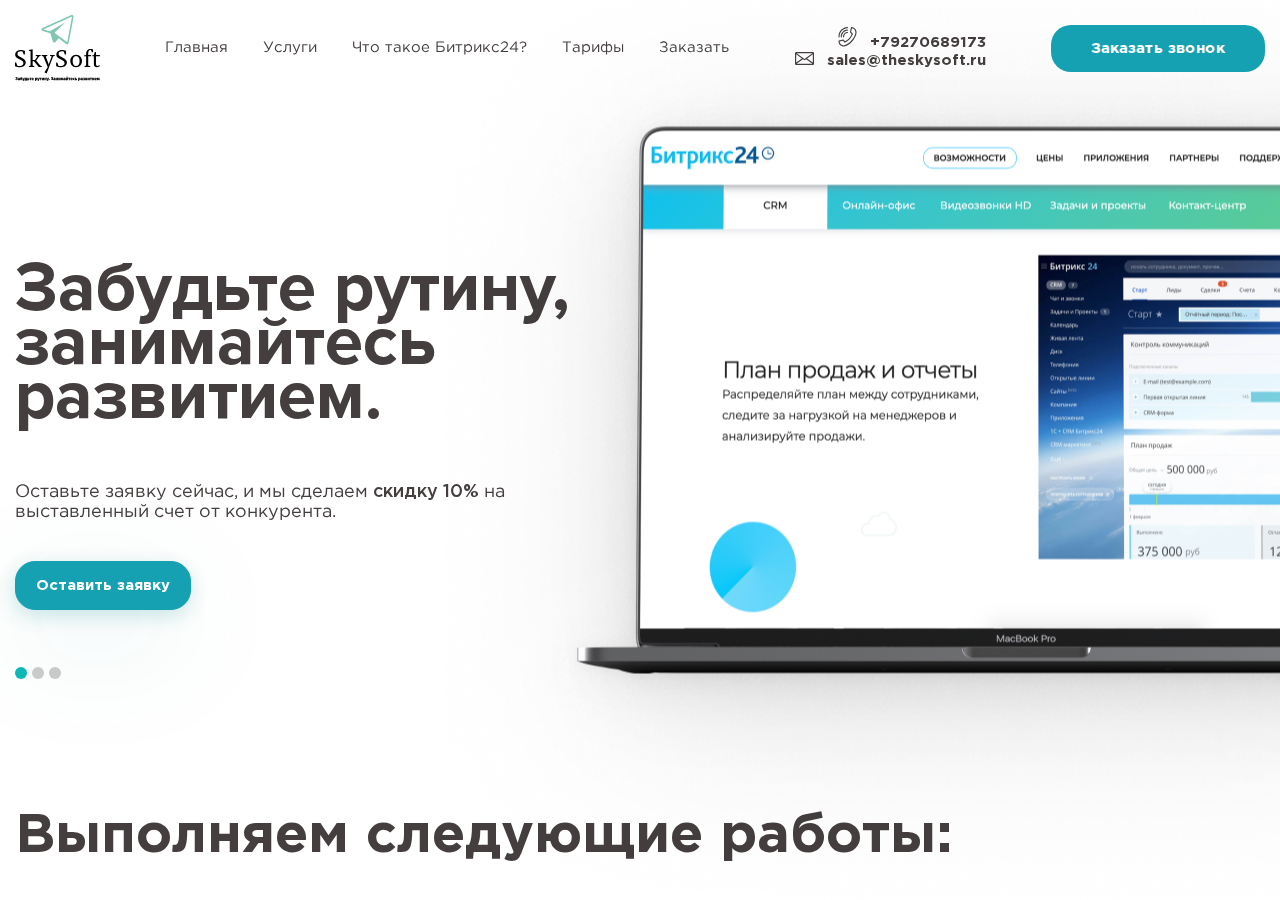
==== commit 15e2c70b: "second day" ====
--- a/index.html
+++ b/index.html
@@ -57,62 +57,70 @@
         </symbol>
     </svg>
     <!-- /Sprites -->
-
-    <!-- Header -->
-    <header class="section-header">
-        <div class="section-inner">
-            <a href="#" class="section-header-logo">
-                <img src="img/logo.svg" alt="">
-            </a>
-            <nav class="section-header-nav">
-                <a href="#" class="section-header-nav-item" data-text="Главная">
-                    <span>Главная</span>
+    <main class="main">
+        <div class="hamburger-background"></div>
+        <div class="hamburger-background-black"></div>
+
+        <!-- Header -->
+        <header class="section-header">
+            <div class="section-inner">
+                <a href="#" class="section-header-logo">
+                    <img src="img/logo.svg" alt="">
                 </a>
-                <a href="#" class="section-header-nav-item" data-text="Услуги">
-                    <span>Услуги</span>
-                </a>
-                <a href="#" class="section-header-nav-item" data-text="Что такое Битрикс24?">
-                    <span>Что такое Битрикс24?</span>
-                </a>
-                <a href="#" class="section-header-nav-item" data-text="Тарифы">
-                    <span>Тарифы</span>
-                </a>
-                <a href="#" class="section-header-nav-item" data-text="Заказать">
-                    <span>Заказать</span>
-                </a>
-            </nav>
-            <div class="section-header-contacts">
-                <div class="section-header-contacts-item">
-                    <svg class="tel">
-                        <use xlink:href="#tel"></use>
-                    </svg>
-                    <a href="tel:+79270689173" class="section-header-contacts-item__text">+79270689173</a>
-                </div>
-                <div class="section-header-contacts-item">
-                    <svg class="mail">
-                        <use xlink:href="#mail"></use>
-                    </svg>
-                    <a href="mailto:sales@theskysoft.ru" class="section-header-contacts-item__text">sales@theskysoft.ru</a>
-                </div>
-            </div>
-            <button class="section-header-apply button-border">
-                Заказать звонок
-            </button>
-        </div>
-    </header>
-    <!-- /Header -->
-
-    <!-- Banner -->
-    <section class="section-banner">
-        <div class="section-banner-slider">
-            <div class="section-banner-slide">
-                <div class="section-inner">
+                <nav class="section-header-nav">
+                    <a href="#" class="section-header-nav-item" data-text="Главная">
+                        <span>Главная</span>
+                    </a>
+                    <a href="#" class="section-header-nav-item" data-text="Услуги">
+                        <span>Услуги</span>
+                    </a>
+                    <a href="#" class="section-header-nav-item" data-text="Что такое Битрикс24?">
+                        <span>Что такое Битрикс24?</span>
+                    </a>
+                    <a href="#" class="section-header-nav-item" data-text="Тарифы">
+                        <span>Тарифы</span>
+                    </a>
+                    <a href="#" class="section-header-nav-item" data-text="Заказать">
+                        <span>Заказать</span>
+                    </a>
+                </nav>
+                <div class="section-header-contacts">
+                    <div class="section-header-contacts-item">
+                        <svg class="tel">
+                            <use xlink:href="#tel"></use>
+                        </svg>
+                        <a href="tel:+79270689173" class="section-header-contacts-item__text">+79270689173</a>
+                    </div>
+                    <div class="section-header-contacts-item">
+                        <svg class="mail">
+                            <use xlink:href="#mail"></use>
+                        </svg>
+                        <a href="mailto:sales@theskysoft.ru" class="section-header-contacts-item__text">sales@theskysoft.ru</a>
+                    </div>
+                </div>
+                <button class="section-header-apply button-border">
+                    Заказать звонок
+                </button>
+                <div class="hamburger">
+                    <span class="hamburger-bar" id="bar1"></span>
+                    <span class="hamburger-bar" id="bar2"></span>
+                    <span class="hamburger-bar" id="bar3"></span>
+                </div>
+            </div>
+        </header>
+        <!-- /Header -->
+
+        <!-- Banner -->
+        <section class="section-banner">
+            <div class="section-inner">
+            <div class="section-banner-slider">
+                <div class="section-banner-slide">
                     <div class="section-banner-slide-content">
                         <div class="section-banner-slide-content__title">
                             Забудьте рутину, <br> занимайтесь <br> развитием.
                         </div>
                         <div class="section-banner-slide-content__text">
-                            Оставьте заявку сейчас, и мы сделаем <span>скидку 10%</span><br> на выставленный счет от конкурента.
+                            Оставьте заявку сейчас, и мы сделаем <span>скидку 10%</span> на выставленный счет от конкурента.
                         </div>
                         <button class="section-banner-slide-content__button button-border">
                             Оставить заявку
@@ -122,9 +130,7 @@
                         <img src="img/banner-slide.png" alt="">
                     </div>
                 </div>
-            </div>
-            <div class="section-banner-slide">
-                <div class="section-inner">
+                <div class="section-banner-slide">
                     <div class="section-banner-slide-content">
                         <div class="section-banner-slide-content__title">
                             Забудьте рутину, <br> занимайтесь <br> развитием.
@@ -140,9 +146,7 @@
                         <img src="img/banner-slide.png" alt="">
                     </div>
                 </div>
-            </div>
-            <div class="section-banner-slide">
-                <div class="section-inner">
+                <div class="section-banner-slide">
                     <div class="section-banner-slide-content">
                         <div class="section-banner-slide-content__title">
                             Забудьте рутину, <br> занимайтесь <br> развитием.
@@ -159,261 +163,287 @@
                     </div>
                 </div>
             </div>
-        </div>
-    </section>
-    <!-- Banner -->
-
-    <!-- Services -->
-    <section class="section-services">
-        <div class="section-inner">
-            <div class="title">
-                Выполняем следующие работы: 
-            </div>
-            <div class="section-services-items">
-                <div class="section-services-item">
-                    <div class="section-services-item__icon">
-                        <svg class="coding">
-                            <use xlink:href="#coding"></use>
-                        </svg>
-                    </div>
-                    <div class="section-services-item__title">
-                        Настройка
-                    </div>
-                    <div class="section-services-item__description">
-                        Настройка CRM, телефонии
-                    </div>
-                    <button class="section-services-item__button button-border">
-                        Получить консультацию
-                    </button>
-                </div>
-                <div class="section-services-item">
-                    <div class="section-services-item__icon">
-                        <svg class="analyst">
-                            <use xlink:href="#analyst"></use>
-                        </svg>
-                    </div>
-                    <div class="section-services-item__title">
-                        Интеграция 
-                    </div>
-                    <div class="section-services-item__description">
-                        Интеграция с соц сетями, мессенджерами, почтой, 1С, сайтом;
-                    </div>
-                    <button class="section-services-item__button button-border">
-                        Получить консультацию
-                    </button>
-                </div>
-                <div class="section-services-item">
-                    <div class="section-services-item__icon">
-                        <svg class="automation">
-                            <use xlink:href="#automation"></use>
-                        </svg>
-                    </div>
-                    <div class="section-services-item__title">
-                        Автоматизация
-                    </div>
-                    <div class="section-services-item__description">
-                        Подбор вариантов автоматизации под ваши бизнес-процессы;
-                    </div>
-                    <button class="section-services-item__button button-border">
-                        Получить консультацию
-                    </button>
-                </div>
-                <div class="section-services-item">
-                    <div class="section-services-item__icon">
-                        <svg class="training">
-                            <use xlink:href="#training"></use>
-                        </svg>
-                    </div>
-                    <div class="section-services-item__title">
-                        Обучение
-                    </div>
-                    <div class="section-services-item__description">
-                        Обучение вас <br> и ваших сотрудников - видеовстреча или сопровождение бизнес-тренера в течение месяца с аттестацией.
-                    </div>
-                    <button class="section-services-item__button button-border">
-                        Получить консультацию
-                    </button>
-                </div>
-                </div>
-            </div>
-        </div>
-    </section>
-    <!-- /Services -->
-
-    <!-- About -->
-    <section class="section-about">
-        <div class="section-inner">
-            <div class="title">
-                Что такое Битрикс <span>24</span>?
-            </div>
-            <div class="section-about-items">
-                <div class="section-about-item">
-                    <div class="section-about-item-left">
-                        <img src="img/video-item1.jpg" alt="">
-                    </div>
-                    <div class="section-about-item-right">
-                        <div class="section-about-item__title">
+            </div>
+        </section>
+        <!-- Banner -->
+
+        <!-- Services -->
+        <section class="section-services">
+            <div class="section-inner">
+                <div class="title">
+                    Выполняем следующие работы: 
+                </div>
+                <div class="section-services-items">
+                    <div class="section-services-item">
+                        <div class="section-services-item__icon">
+                            <svg class="coding">
+                                <use xlink:href="#coding"></use>
+                            </svg>
+                        </div>
+                        <div class="section-services-item__title">
+                            Настройка
+                        </div>
+                        <div class="section-services-item__description">
+                            Настройка CRM, телефонии
+                        </div>
+                        <button class="section-services-item__button button-border">
+                            Получить консультацию
+                        </button>
+                    </div>
+                    <div class="section-services-item">
+                        <div class="section-services-item__icon">
+                            <svg class="analyst">
+                                <use xlink:href="#analyst"></use>
+                            </svg>
+                        </div>
+                        <div class="section-services-item__title">
+                            Интеграция 
+                        </div>
+                        <div class="section-services-item__description">
+                            Интеграция с соц сетями, мессенджерами, почтой, 1С, сайтом;
+                        </div>
+                        <button class="section-services-item__button button-border">
+                            Получить консультацию
+                        </button>
+                    </div>
+                    <div class="section-services-item">
+                        <div class="section-services-item__icon">
+                            <svg class="automation">
+                                <use xlink:href="#automation"></use>
+                            </svg>
+                        </div>
+                        <div class="section-services-item__title">
+                            Автоматизация
+                        </div>
+                        <div class="section-services-item__description">
+                            Подбор вариантов автоматизации под ваши бизнес-процессы;
+                        </div>
+                        <button class="section-services-item__button button-border">
+                            Получить консультацию
+                        </button>
+                    </div>
+                    <div class="section-services-item">
+                        <div class="section-services-item__icon">
+                            <svg class="training">
+                                <use xlink:href="#training"></use>
+                            </svg>
+                        </div>
+                        <div class="section-services-item__title">
+                            Обучение
+                        </div>
+                        <div class="section-services-item__description">
+                            Обучение вас <br> и ваших сотрудников - видеовстреча или сопровождение бизнес-тренера в течение месяца с аттестацией.
+                        </div>
+                        <button class="section-services-item__button button-border">
+                            Получить консультацию
+                        </button>
+                    </div>
+                    </div>
+                </div>
+            </div>
+        </section>
+        <!-- /Services -->
+
+        <!-- About -->
+        <section class="section-about">
+            <div class="section-inner">
+                <div class="title">
+                    Что такое Битрикс<span>24</span>?
+                </div>
+                <div class="section-about-items">
+                    <div class="section-about-item">
+                        <div class="section-about-item__title title-img">
                             Карточка CRM
                         </div>
-                        <div class="section-about-item__text">
-                            <p>
-                                Видна вся история сделки: от первого запроса клиента (тексты писем, sms и чатов, записи звонков и встреч) до оценки им работы ваших сотрудников.
-                            </p>
-                            <p>
-                                В карточку заносятся комментарии и все запланированные дела по клиенту.
-                            </p>
-                        </div>
-                    </div>
-                </div>
-                <div class="section-about-item">
-                    <div class="section-about-item-left">
-                        <div class="section-about-item__title">
+                        <div class="section-about-item-left">
+                            <img src="img/video-item1.jpg" alt="">
+                        </div>
+                        <div class="section-about-item-right">
+                            <div class="section-about-item__title">
+                                Карточка CRM
+                            </div>
+                            <div class="section-about-item__text">
+                                <p>
+                                    Видна вся история сделки: от первого запроса клиента (тексты писем, sms и чатов, записи звонков и встреч) до оценки им работы ваших сотрудников.
+                                </p>
+                                <p>
+                                    В карточку заносятся комментарии и все запланированные дела по клиенту.
+                                </p>
+                            </div>
+                        </div>
+                    </div>
+                    <div class="section-about-item">
+                        <div class="section-about-item__title title-img">
                             Общение в карточке CRM
                         </div>
-                        <div class="section-about-item__text">
-                            <p>
-                                В карточке CRM можно создавать быстрые чаты для обсуждения сделок, лидов, компаний, контактов.
-                            </p>
-                            <p>
-                                При этом участники чата становятся исключительно наблюдателями и не могут вносить в карточку никаких изменений.
-                            </p>
-                        </div>
-                    </div>
-                    <div class="section-about-item-right">
-                        <img src="img/video-item1.jpg" alt="">
-                    </div>
-                </div>
-                <div class="section-about-item">
-                    <div class="section-about-item-left">
-                        <img src="img/video-item1.jpg" alt="">
-                    </div>
-                    <div class="section-about-item-right">
-                        <div class="section-about-item__title">
+                        <div class="section-about-item-left">
+                            <div class="section-about-item__title">
+                                Общение в карточке CRM
+                            </div>
+                            <div class="section-about-item__text">
+                                <p>
+                                    В карточке CRM можно создавать быстрые чаты для обсуждения сделок, лидов, компаний, контактов.
+                                </p>
+                                <p>
+                                    При этом участники чата становятся исключительно наблюдателями и не могут вносить в карточку никаких изменений.
+                                </p>
+                            </div>
+                        </div>
+                        <div class="section-about-item-right">
+                            <img src="img/video-item2.jpg" alt="">
+                        </div>
+                    </div>
+                    <div class="section-about-item">
+                        <div class="section-about-item__title title-img">
                             Звонки из CRM
                         </div>
-                        <div class="section-about-item__text">
-                            <p>
-                                Вы арендуете номер или подключаете свою телефонию, и все звонки и записи разговоров сохраняются в CRM.
-                            </p>
-                        </div>
-                    </div>
-                </div>
-                <div class="section-about-item">
-                    <div class="section-about-item-left">
-                        <div class="section-about-item__title">
+                        <div class="section-about-item-left">
+                            <img src="img/video-item3.jpg" alt="">
+                        </div>
+                        <div class="section-about-item-right">
+                            <div class="section-about-item__title">
+                                Звонки из CRM
+                            </div>
+                            <div class="section-about-item__text">
+                                <p>
+                                    Вы арендуете номер или подключаете свою телефонию, и все звонки и записи разговоров сохраняются в CRM.
+                                </p>
+                            </div>
+                        </div>
+                    </div>
+                    <div class="section-about-item">
+                        <div class="section-about-item__title title-img">
                             Общение в карточке CRM
                         </div>
-                        <div class="section-about-item__text">
-                            <p>
-                                В карточке CRM можно создавать быстрые чаты для обсуждения сделок, лидов, компаний, контактов.
-                            </p>
-                            <p>
-                                При этом участники чата становятся исключительно наблюдателями и не могут вносить в карточку никаких изменений.
-                            </p>
-                        </div>
-                    </div>
-                    <div class="section-about-item-right">
-                        <img src="img/video-item1.jpg" alt="">
-                    </div>
-                </div>
-            </div>
-        </div>
-    </section>
-    <!-- /About -->
-
-    <!-- Tariffs -->
-    <section class="section-tariffs">
-        <div class="section-inner">
-            <div class="title">Тарифы</div>
-            <div class="section-tariffs-items">
-                <div class="section-tariffs-item section-tariffs-item--buttons">
-                    <div class="section-tariffs-item-wrapper">
-                        <div class="section-tariffs-item--buttons__text">
-                            Только лицензия Битрикс24
-                        </div>
-                        <button class="section-tariffs-item-button button-white">
-                            <span>Заказать</span>
-                        </button>
-                    </div>
-                </div>
-                <div class="section-tariffs-item">
-                    <div class="section-tariffs-item-wrapper">
-                        <div class="section-tariffs-item__title">
-                            <span>Знакомство с CRM</span>
-                        </div>
-                        <div class="section-tariffs-item__text">
-                            <p>Приобретение лицензии</p>
-                            <p>Настройка базовых функций</p>
-                            <p>Базовое обучение</p>
-                        </div>
-                        <div class="section-tariffs-item__price">
-                            От 5000 RUB
-                        </div>
-                    </div>
-                </div>
-                <div class="section-tariffs-item">
-                    <div class="section-tariffs-item-wrapper">
-                        <div class="section-tariffs-item__title">
-                            <span>Отдел продаж</span>
-                        </div>
-                        <div class="section-tariffs-item__text">
-                            <p>Приобретение лицензии</p>
-                            <p>Настройка и автоматизация нескольких направлений продаж</p>
-                            <p>Обучение всех заинтересованных лиц </p>
-                        </div>
-                        <div class="section-tariffs-item__price">
-                            От 15000 RUB
-                        </div>
-                    </div>
-                </div>
-                <div class="section-tariffs-item">
-                    <div class="section-tariffs-item-wrapper">
-                        <div class="section-tariffs-item__title">
-                            <span>Проект</span>
-                        </div>
-                        <div class="section-tariffs-item__text">
-                            <p>Назначение ответственных лиц с обоих сторон</p>
-                            <p>Согласование вариантов внедрения</p>
-                            <p>Настройка e-commerse</p>
-                            <p>Автоматизация бизнес-процессов между разными подразделениями клиента</p>
-                        </div>
-                        <div class="section-tariffs-item__price">
-                            От 15000 RUB
-                        </div>
-                    </div>
-                </div>
-                <div class="section-tariffs-item section-tariffs-item--buttons">
-                    <div class="section-tariffs-item-wrapper">
-                        <div class="section-tariffs-item--buttons__text">
-                            Попробовать <br> бесплатно
-                        </div>
-                        <button class="section-tariffs-item-button button-blue">
-                            <span>Получить бесплатную версию</span>
-                        </button>
-                    </div>
-                </div>
-            </div>
-        </div>
-    </section>
-    <!-- /Tariffs -->
-
-    <!-- Form -->
-    <section class="section-form">
-        <div class="section-inner">
-            <div class="title">Оставьте вашу заявку</div>
-            <script id="bx24_form_inline" data-skip-moving="true">
-                (function(w,d,u,b){w['Bitrix24FormObject']=b;w[b] = w[b] || function(){arguments[0].ref=u;
-                        (w[b].forms=w[b].forms||[]).push(arguments[0])};
-                        if(w[b]['forms']) return;
-                        var s=d.createElement('script');s.async=1;s.src=u+'?'+(1*new Date());
-                        var h=d.getElementsByTagName('script')[0];h.parentNode.insertBefore(s,h);
-                })(window,document,'https://skysoft.bitrix24.ru/bitrix/js/crm/form_loader.js','b24form');
-        
-                b24form({"id":"2","lang":"ru","sec":"4hqke6","type":"inline"});
-        </script>
-        </div>
-    </section>
-    <!-- Form -->
+                        <div class="section-about-item-left">
+                            <div class="section-about-item__title">
+                                Общение в карточке CRM
+                            </div>
+                            <div class="section-about-item__text">
+                                <p>
+                                    В карточке CRM можно создавать быстрые чаты для обсуждения сделок, лидов, компаний, контактов.
+                                </p>
+                                <p>
+                                    При этом участники чата становятся исключительно наблюдателями и не могут вносить в карточку никаких изменений.
+                                </p>
+                            </div>
+                        </div>
+                        <div class="section-about-item-right">
+                            <img src="img/video-item1.jpg" alt="">
+                        </div>
+                    </div>
+                </div>
+            </div>
+        </section>
+        <!-- /About -->
+
+        <!-- Tariffs -->
+        <section class="section-tariffs">
+            <div class="section-inner">
+                <div class="title">Тарифы</div>
+                <div class="title__text">
+                    Более <span class="bold">7 000 000</span> компаний зарегистрировано в 
+                    <span class="bold">Битрикс<span class="blue">24</span></span> <br> Присоединяйтесь!
+                </div>
+                <div class="section-tariffs-items">
+                    <div class="section-tariffs-item section-tariffs-item--buttons">
+                        <div class="section-tariffs-item-wrapper">
+                            <div class="section-tariffs-item--buttons__text">
+                                Только лицензия Битрикс24
+                            </div>
+                            <button class="section-tariffs-item-button button-white">
+                                <span>Заказать</span>
+                            </button>
+                        </div>
+                    </div>
+                    <div class="section-tariffs-item">
+                        <div class="section-tariffs-item-wrapper">
+                            <div class="section-tariffs-item__title">
+                                <span>Знакомство с CRM</span>
+                            </div>
+                            <div class="section-tariffs-item__text">
+                                <p>Приобретение лицензии</p>
+                                <p>Настройка базовых функций</p>
+                                <p>Базовое обучение</p>
+                            </div>
+                            <div class="section-tariffs-item__price">
+                                От 5000 RUB
+                            </div>
+                            <button class="section-tariffs-item-button button-white">
+                                <span>Заказать</span>
+                            </button>
+                        </div>
+                    </div>
+                    <div class="section-tariffs-item">
+                        <div class="section-tariffs-item-wrapper">
+                            <div class="section-tariffs-item__title">
+                                <span>Отдел продаж</span>
+                            </div>
+                            <div class="section-tariffs-item__text">
+                                <p>Приобретение лицензии</p>
+                                <p>Настройка и автоматизация нескольких направлений продаж</p>
+                                <p>Обучение всех заинтересованных лиц </p>
+                            </div>
+                            <div class="section-tariffs-item__price">
+                                От 15000 RUB
+                            </div>
+                            <button class="section-tariffs-item-button button-white">
+                                <span>Заказать</span>
+                            </button>
+                        </div>
+                    </div>
+                    <div class="section-tariffs-item">
+                        <div class="section-tariffs-item-wrapper">
+                            <div class="section-tariffs-item__title">
+                                <span>Проект</span>
+                            </div>
+                            <div class="section-tariffs-item__text">
+                                <p>Назначение ответственных лиц с обоих сторон</p>
+                                <p>Согласование вариантов внедрения</p>
+                                <p>Настройка e-commerse</p>
+                                <p>Автоматизация бизнес-процессов между разными подразделениями клиента</p>
+                            </div>
+                            <div class="section-tariffs-item__price">
+                                От 15000 RUB
+                            </div>
+                            <button class="section-tariffs-item-button button-white">
+                                <span>Заказать</span>
+                            </button>
+                        </div>
+                    </div>
+                    <div class="section-tariffs-item section-tariffs-item--buttons">
+                        <div class="section-tariffs-item-wrapper">
+                            <div class="section-tariffs-item--buttons__text">
+                                Попробовать <br> бесплатно
+                            </div>
+                            <button class="section-tariffs-item-button button-blue">
+                                <span>Получить бесплатную версию</span>
+                            </button>
+                        </div>
+                    </div>
+                </div>
+            </div>
+        </section>
+        <!-- /Tariffs -->
+
+        <!-- Form -->
+        <section class="section-form">
+            <div class="section-inner">
+                <div class="title">Оставьте вашу заявку</div>
+                <script id="bx24_form_inline" data-skip-moving="true">
+                    (function(w,d,u,b){w['Bitrix24FormObject']=b;w[b] = w[b] || function(){arguments[0].ref=u;
+                            (w[b].forms=w[b].forms||[]).push(arguments[0])};
+                            if(w[b]['forms']) return;
+                            var s=d.createElement('script');s.async=1;s.src=u+'?'+(1*new Date());
+                            var h=d.getElementsByTagName('script')[0];h.parentNode.insertBefore(s,h);
+                    })(window,document,'https://skysoft.bitrix24.ru/bitrix/js/crm/form_loader.js','b24form');
+            
+                    b24form({"id":"2","lang":"ru","sec":"4hqke6","type":"inline"});
+            </script>
+            </div>
+        </section>
+        <!-- Form -->
+    </main>
 
     <!-- Jquery -->
     <script src="https://code.jquery.com/jquery-3.4.1.min.js"></script>
--- a/css/style.css
+++ b/css/style.css
@@ -37,19 +37,41 @@
 * {
   box-sizing: border-box; }
 
+html,
+body,
+.main {
+  position: relative;
+  height: 100%;
+  overflow-x: hidden; }
+
+.hamburger-off-scroll {
+  overflow: hidden; }
+
 body {
   font-family: 'GothamPro';
-  color: #443E3E;
-  overflow-x: hidden; }
+  color: #443E3E; }
 
 img {
   display: block; }
 
+@keyframes hamburgerAnim {
+  from {
+    transform: translateX(700px); }
+  to {
+    transform: translateX(0px); } }
+
+@keyframes hamburgerAnimBlack {
+  from {
+    transform: translateX(-700px); }
+  to {
+    transform: translateX(0px); } }
+
 .section-inner {
-  max-width: 1345px;
+  max-width: 1355px;
   width: 100%;
   margin: 0 auto;
-  padding: 0 15px; }
+  padding-left: 15px;
+  padding-right: 15px; }
 
 .button-border {
   border-radius: 20px;
@@ -59,35 +81,77 @@
 .title {
   font-size: 55px;
   font-weight: 700; }
+  @media (max-width: 1170px) {
+    .title {
+      font-size: 45px; } }
+  @media (max-width: 700px) {
+    .title {
+      font-size: 30px; } }
+
+.hamburger-background {
+  position: fixed;
+  top: 0;
+  right: 0;
+  z-index: 101;
+  height: 100vh;
+  width: 0;
+  background-color: #fff; }
+
+.hamburger-background-black {
+  position: fixed;
+  top: 0;
+  right: 0;
+  z-index: 100;
+  height: 100vh;
+  width: 0;
+  background-color: rgba(0, 0, 0, 0.4); }
+
+.hamburger-background-black.on {
+  width: 100vw; }
+
+.hamburger-background.on {
+  width: 320px; }
+
+.hamburger-animation {
+  animation: hamburgerAnim 0.4s ease-out; }
+
+.hamburger-animation-black {
+  animation: hamburgerAnimBlack 1s ease-out; }
 
 .slick-track {
   display: flex; }
 
 .section-header {
-  position: relative;
-  z-index: 100;
   padding: 15px 0; }
   .section-header .section-inner {
     display: flex;
     align-items: center;
     justify-content: space-between; }
-  .section-header-nav-item {
-    position: relative;
-    font-size: 15px;
-    text-decoration: none;
-    color: #443E3E; }
-    .section-header-nav-item + .section-header-nav-item {
-      margin-left: 30px; }
-    .section-header-nav-item:hover span {
-      opacity: 0; }
-    .section-header-nav-item:hover:after {
-      content: attr(data-text);
-      position: absolute;
-      top: 0;
-      left: 0;
-      width: 110%;
-      font-weight: 500; }
+  .section-header-logo {
+    position: relative;
+    z-index: 99; }
+  .section-header-nav {
+    position: relative;
+    z-index: 102; }
+    .section-header-nav-item {
+      position: relative;
+      font-size: 15px;
+      text-decoration: none;
+      color: #443E3E; }
+      .section-header-nav-item + .section-header-nav-item {
+        margin-left: 30px; }
+      .section-header-nav-item:hover span {
+        opacity: 0; }
+      .section-header-nav-item:hover:after {
+        content: attr(data-text);
+        position: absolute;
+        top: 0;
+        left: 0;
+        width: 110%;
+        font-weight: 500; }
   .section-header-contacts {
+    position: relative;
+    z-index: 102;
     display: flex;
     flex-direction: column;
     align-items: flex-end; }
@@ -106,8 +170,14 @@
     .section-header-contacts .mail {
       width: 19px;
       height: 13px; }
+  .section-header .hamburger {
+    position: relative;
+    z-index: 102;
+    display: none;
+    cursor: pointer; }
   .section-header-apply {
     position: relative;
+    z-index: 102;
     padding: 15px 40px;
     background-color: #15A1B2;
     color: #FFFFFF;
@@ -116,6 +186,61 @@
     .section-header-apply:hover {
       color: #e2e2e2;
       background-color: #0b808d; }
+  @media (max-width: 1170px) {
+    .section-header .none {
+      display: none !important; }
+    .section-header-nav {
+      position: absolute;
+      top: 100px;
+      right: 15px;
+      display: flex;
+      flex-direction: column;
+      align-items: flex-end; }
+      .section-header-nav-item {
+        font-size: 18px;
+        font-weight: 500; }
+        .section-header-nav-item + .section-header-nav-item {
+          margin-left: 0px;
+          margin-top: 20px; }
+        .section-header-nav-item:hover:after {
+          font-weight: 700; }
+    .section-header-contacts {
+      position: absolute;
+      top: 320px;
+      right: 15px;
+      display: flex;
+      flex-direction: column; }
+    .section-header-apply {
+      position: absolute;
+      top: 395px;
+      right: 15px; }
+    .section-header .hamburger {
+      position: relative;
+      display: block;
+      width: 42px;
+      height: 28px; }
+      .section-header .hamburger-bar {
+        position: absolute;
+        left: 0;
+        width: 100%;
+        height: 4px;
+        background: #7FC7AF; }
+      .section-header .hamburger #bar1 {
+        top: 0;
+        transition: transform 0.2s ease-in; }
+      .section-header .hamburger #bar2 {
+        top: 12px;
+        transition: transform 0.2s ease-in; }
+      .section-header .hamburger #bar3 {
+        top: 24px;
+        transition: transform 0.2s ease-in; }
+      .section-header .hamburger #bar1.anim {
+        transform: rotate(35deg) translate(6px, 10px); }
+      .section-header .hamburger #bar2.anim {
+        transform-origin: left;
+        transform: scale(0, 1); }
+      .section-header .hamburger #bar3.anim {
+        transform: rotate(-35deg) translate(6px, -10px); } }
 
 .section-banner {
   padding-top: 165px;
@@ -126,8 +251,6 @@
     display: flex;
     align-items: center;
     outline: none; }
-    .section-banner-slide .section-inner {
-      position: relative; }
     .section-banner-slide-content {
       max-width: 560px;
       padding-right: auto; }
@@ -146,13 +269,14 @@
         padding: 15px 20px;
         font-size: 15px;
         background-color: #15A1B2;
+        border: 1px solid #15A1B2;
         color: #FFFFFF;
         box-shadow: -5.48251px 30.5113px 129px rgba(0, 142, 144, 0.105), -1.0965px 6.10227px 20.9625px rgba(0, 142, 144, 0.21);
         transition: 0.1s linear;
         cursor: pointer; }
         .section-banner-slide-content__button:hover {
-          color: #e2e2e2;
-          background-color: #0b808d; }
+          color: #15A1B2;
+          background-color: #FFFFFF; }
     .section-banner-slide-img {
       position: absolute;
       top: 50%;
@@ -163,24 +287,22 @@
     transition: transform 1.5s; }
   .section-banner .section-banner-slide-img {
     left: 1000px;
-    transition: left 1.5s; }
+    transition: left 1.5s, transform 2s; }
   .section-banner .slick-active .section-banner-slide-img {
     left: 330px; }
   .section-banner .slick-active .section-banner-slide-content {
     transform: translateX(0); }
-  .section-banner .slick-slide {
-    opacity: 0; }
-  .section-banner .slick-active {
-    opacity: 1; }
   .section-banner .slick-arrow {
     display: none !important; }
   .section-banner .slick-dots {
     margin-top: 50px;
     display: flex;
-    align-items: center; }
+    align-items: center;
+    padding-left: 0px; }
     .section-banner .slick-dots li {
-      list-style: none;
-      margin-right: 5px; }
+      list-style: none; }
+    .section-banner .slick-dots li + li {
+      margin-left: 5px; }
     .section-banner .slick-dots button {
       font-size: 0;
       height: 12px;
@@ -189,23 +311,86 @@
       border-radius: 50%; }
     .section-banner .slick-dots .slick-active button {
       background-color: #0FBAB8; }
+  @media (max-width: 1170px) {
+    .section-banner {
+      padding-top: 65px; }
+      .section-banner-slide {
+        justify-content: center; }
+        .section-banner-slide-content {
+          text-align: center; }
+          .section-banner-slide-content__title {
+            margin-bottom: 570px;
+            font-size: 55px; }
+        .section-banner-slide-img img {
+          height: 811px; }
+      .section-banner .slick-active .section-banner-slide-img {
+        left: 50%;
+        transform: translateX(-50%) translateY(-50%); }
+      .section-banner .slick-dots {
+        position: absolute;
+        top: 650px;
+        left: 50%;
+        transform: translateX(-50%); } }
+  @media (max-width: 900px) {
+    .section-banner-slide-content__title {
+      margin-bottom: 470px; }
+    .section-banner-slide-img img {
+      height: 611px; }
+    .section-banner .slick-dots {
+      top: 550px; } }
+  @media (max-width: 700px) {
+    .section-banner-slide {
+      justify-content: center; }
+      .section-banner-slide-content {
+        text-align: center; }
+        .section-banner-slide-content__title {
+          margin-bottom: 360px;
+          font-size: 45px; }
+        .section-banner-slide-content__text {
+          padding-top: 20px; }
+      .section-banner-slide-img {
+        top: 48%; }
+        .section-banner-slide-img img {
+          height: 511px; }
+    .section-banner .slick-dots {
+      top: 450px; } }
+  @media (max-width: 500px) {
+    .section-banner-slide-content__button {
+      width: 100%;
+      height: 76px; } }
+  @media (max-width: 460px) {
+    .section-banner-slide-content__title {
+      margin-bottom: 240px; }
+    .section-banner-slide-content__text {
+      padding-top: 70px; }
+    .section-banner-slide-img {
+      top: 42%; }
+      .section-banner-slide-img img {
+        height: 351px; }
+    .section-banner .slick-dots {
+      top: 390px; } }
 
 .section-services {
   padding-top: 110px; }
   .section-services .title {
-    margin-bottom: 80px; }
+    margin-bottom: 55px; }
   .section-services-items {
     display: flex;
-    justify-content: space-between; }
+    flex-wrap: wrap;
+    justify-content: center; }
   .section-services-item {
     position: relative;
     display: flex;
     flex-direction: column;
     align-items: center;
     text-align: center;
-    width: 320px;
-    height: 360px;
-    padding: 30px 15px; }
+    max-width: 320px;
+    width: 100%;
+    min-height: 360px;
+    padding: 30px 15px;
+    margin-top: 25px;
+    margin-right: 10px;
+    margin-left: 10px; }
     .section-services-item__title {
       margin-top: 30px;
       font-size: 20px;
@@ -223,12 +408,13 @@
       font-size: 15px;
       color: #0FBAB8;
       background-color: #FFFFFF;
+      border: 1px solid #FFFFFF;
       cursor: pointer;
       opacity: 0;
       transition: color 0.1s linear, background-color 0.1s linear, opacity 0.2s ease-out; }
       .section-services-item__button:hover {
-        color: #08aca9;
-        background-color: #e0e0e0; }
+        color: #FFFFFF;
+        background-color: inherit; }
     .section-services-item__title, .section-services-item__description, .section-services-item__button {
       position: relative;
       z-index: 10; }
@@ -244,10 +430,10 @@
         content: "";
         position: absolute;
         z-index: 1;
-        left: 10px;
-        top: 10px;
-        width: 298px;
-        height: 338px;
+        left: 3%;
+        top: 3%;
+        width: 93%;
+        height: 93%;
         border: 1px solid #FFFFFF; }
       .section-services-item:hover .section-services-item__button {
         opacity: 1; }
@@ -256,6 +442,30 @@
         color: #FFFFFF; }
       .section-services-item:hover svg {
         fill: #FFFFFF; }
+  @media (max-width: 1170px) {
+    .section-services-item {
+      background: linear-gradient(139deg, #0FBAB8 0%, #098D8C 100%);
+      box-shadow: 0px 2px 38px rgba(0, 0, 0, 0.17), 0px 0.77037px 12.1037px rgba(0, 0, 0, 0.103259), 0px 0.16296px 3.0963px rgba(0, 0, 0, 0.0667407); }
+      .section-services-item:after {
+        content: "";
+        position: absolute;
+        z-index: 1;
+        left: 3%;
+        top: 3%;
+        width: 93%;
+        height: 93%;
+        border: 1px solid #FFFFFF; }
+      .section-services-item .section-services-item__button {
+        opacity: 1; }
+      .section-services-item .section-services-item__title,
+      .section-services-item .section-services-item__description {
+        color: #FFFFFF; }
+      .section-services-item svg {
+        fill: #FFFFFF; } }
+  @media (max-width: 500px) {
+    .section-services .title {
+      margin-bottom: 30px;
+      text-align: center; } }
 
 .section-about {
   padding-top: 100px; }
@@ -268,12 +478,21 @@
     flex-direction: column;
     align-items: center; }
   .section-about-item {
+    position: relative;
     display: flex;
     align-items: center;
     justify-content: space-between;
     width: 100%; }
     .section-about-item-left, .section-about-item-right {
-      width: 50%; }
+      width: 50%;
+      position: relative; }
+      .section-about-item-left img, .section-about-item-right img {
+        width: 100%;
+        height: auto; }
+      .section-about-item-left iframe,
+      .section-about-item-left video, .section-about-item-right iframe,
+      .section-about-item-right video {
+        position: absolute; }
     .section-about-item-left {
       margin-right: 90px;
       display: flex;
@@ -290,31 +509,71 @@
         margin-top: 20px; }
     .section-about-item + .section-about-item {
       margin-top: 40px; }
+  .section-about .title-img {
+    display: none; }
+  @media (max-width: 970px) {
+    .section-about-item-left {
+      margin-right: 30px; } }
+  @media (max-width: 835px) {
+    .section-about .title {
+      margin-bottom: 50px; }
+    .section-about-item {
+      flex-direction: column; }
+      .section-about-item-left, .section-about-item-right {
+        width: 100%; }
+      .section-about-item-left {
+        margin-right: 0;
+        text-align: start;
+        align-items: flex-start; }
+      .section-about-item__title {
+        display: none; }
+      .section-about-item .title-img {
+        order: -2;
+        display: block;
+        margin-bottom: 10px;
+        align-self: flex-start; }
+      .section-about-item + .section-about-item {
+        margin-top: 60px; }
+    .section-about-item:nth-child(2n) .section-about-item-right {
+      order: -1; } }
+  @media (max-width: 500px) {
+    .section-about-item__title {
+      font-size: 20px; } }
 
 .section-tariffs {
   padding-top: 100px; }
   .section-tariffs .title {
-    margin-bottom: 50px; }
+    margin-bottom: 25px; }
   .section-tariffs-items {
-    display: flex; }
+    display: flex;
+    flex-wrap: wrap;
+    justify-content: center; }
   .section-tariffs-item {
-    width: 20%; }
+    margin-top: 25px;
+    margin-left: 10px;
+    margin-right: 10px;
+    width: 244px; }
     .section-tariffs-item-wrapper {
       display: flex;
       flex-direction: column;
       align-items: center;
       text-align: center;
       min-height: 376px;
+      padding-bottom: 20px;
       color: #FFFFFF;
       background-color: #0BA19F; }
+    .section-tariffs-item .button-white {
+      opacity: 0; }
+    .section-tariffs-item:hover .button-white {
+      opacity: 1; }
     .section-tariffs-item--buttons .section-tariffs-item-wrapper {
       justify-content: center; }
     .section-tariffs-item--buttons__text {
       width: 210px;
       font-size: 30px;
       font-weight: 700; }
-    .section-tariffs-item + .section-tariffs-item {
-      margin-left: 20px; }
+    .section-tariffs-item--buttons .button-white {
+      opacity: 1; }
     .section-tariffs-item__title {
       display: flex;
       align-items: center;
@@ -334,13 +593,11 @@
         font-size: 15px; }
     .section-tariffs-item__price {
       margin-top: auto;
-      margin-bottom: 28px;
       font-size: 20px;
       font-weight: 700; }
     .section-tariffs-item-button {
       position: relative;
       display: flex;
-      overflow: hidden;
       margin-top: 20px;
       font-size: 12px;
       font-weight: 700;
@@ -349,36 +606,59 @@
         content: "";
         position: absolute;
         z-index: 1;
-        top: 0;
-        left: 0;
+        top: -1px;
+        left: -1px;
         width: 100%;
-        height: 200%;
-        border-radius: 50%;
-        transform-origin: left top;
-        transform: rotate(-90deg);
-        transition: transform 0.3s ease, border-radius 0.6s ease; }
+        height: 100%;
+        border: 1px solid #fff;
+        transform-origin: center;
+        transition: transform 0.2s ease-out;
+        opacity: 0; }
       .section-tariffs-item-button span {
         position: relative;
         z-index: 10; }
-      .section-tariffs-item-button:hover:after {
-        border-radius: 0;
-        transform: rotate(0); }
+      .section-tariffs-item-button:hover {
+        color: #FFFFFF !important;
+        background-color: #0BA19F !important; }
+        .section-tariffs-item-button:hover:after {
+          opacity: 1; }
     .section-tariffs-item .button-white {
       padding: 15px 30px;
       color: #0BA19F;
       background-color: #FFFFFF; }
-      .section-tariffs-item .button-white:hover {
-        color: #FFFFFF; }
-        .section-tariffs-item .button-white:hover:after {
-          background-color: #478ECC; }
     .section-tariffs-item .button-blue {
       padding: 15px 9px;
       color: #FFFFFF;
       background-color: #478ECC; }
-      .section-tariffs-item .button-blue:hover {
-        color: #0BA19F; }
-        .section-tariffs-item .button-blue:hover:after {
-          background-color: #FFFFFF; }
+  @media (max-width: 1170px) {
+    .section-tariffs .button-white {
+      opacity: 1; } }
+  @media (max-width: 600px) {
+    .section-tariffs .title,
+    .section-tariffs .title__text {
+      text-align: center; }
+    .section-tariffs .bold {
+      font-weight: 700; }
+    .section-tariffs .blue {
+      color: #478ecc; } }
+  @media (max-width: 530px) {
+    .section-tariffs-item {
+      width: 100%; }
+      .section-tariffs-item-wrapper {
+        min-height: 0; }
+      .section-tariffs-item--buttons .section-tariffs-item-wrapper {
+        padding: 50px 0; }
+      .section-tariffs-item__text {
+        margin-bottom: 30px; }
+    .section-tariffs .button-white {
+      border: 1px solid #FFFFFF;
+      color: #FFFFFF;
+      background-color: #0BA19F; }
+      .section-tariffs .button-white:hover {
+        color: #0BA19F !important;
+        background-color: #FFFFFF !important; }
+      .section-tariffs .button-white:after {
+        display: none; } }
 
 .section-form {
   padding-top: 60px; }
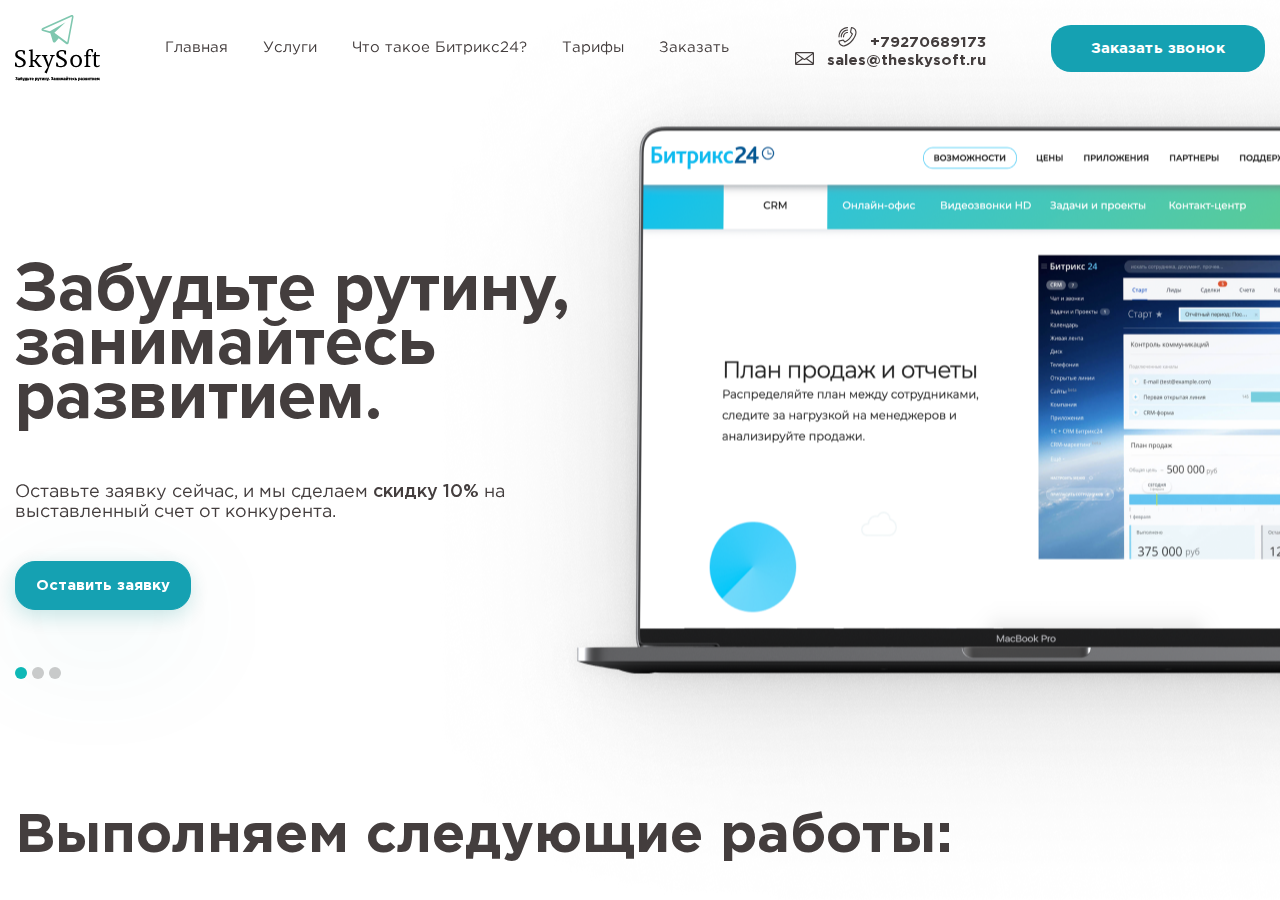
==== commit b85f1934: "fixed" ====
--- a/index.html
+++ b/index.html
@@ -3,7 +3,8 @@
 <head>
     <meta charset="UTF-8">
     <meta name="viewport" content="width=device-width, initial-scale=1.0">
-    <title>Document</title>
+    <link rel="shortcut icon" href="favicon.ico" type="image/x-icon">
+    <title>skysoft</title>
     <link rel="stylesheet" href="css/normalize.css">
     <link rel="stylesheet" href="css/style.css">
 </head>
@@ -62,25 +63,25 @@
         <div class="hamburger-background-black"></div>
 
         <!-- Header -->
-        <header class="section-header">
-            <div class="section-inner">
-                <a href="#" class="section-header-logo">
+        <header class="section-header" id="header">
+            <div class="section-inner">
+                <a href="#header" class="section-header-logo">
                     <img src="img/logo.svg" alt="">
                 </a>
                 <nav class="section-header-nav">
-                    <a href="#" class="section-header-nav-item" data-text="Главная">
+                    <a href="#header" class="section-header-nav-item" data-text="Главная">
                         <span>Главная</span>
                     </a>
-                    <a href="#" class="section-header-nav-item" data-text="Услуги">
+                    <a href="#services" class="section-header-nav-item" data-text="Услуги">
                         <span>Услуги</span>
                     </a>
-                    <a href="#" class="section-header-nav-item" data-text="Что такое Битрикс24?">
+                    <a href="#about" class="section-header-nav-item" data-text="Что такое Битрикс24?">
                         <span>Что такое Битрикс24?</span>
                     </a>
-                    <a href="#" class="section-header-nav-item" data-text="Тарифы">
+                    <a href="#tarifs" class="section-header-nav-item" data-text="Тарифы">
                         <span>Тарифы</span>
                     </a>
-                    <a href="#" class="section-header-nav-item" data-text="Заказать">
+                    <a href="#form" class="section-header-nav-item" data-text="Заказать">
                         <span>Заказать</span>
                     </a>
                 </nav>
@@ -98,9 +99,9 @@
                         <a href="mailto:sales@theskysoft.ru" class="section-header-contacts-item__text">sales@theskysoft.ru</a>
                     </div>
                 </div>
-                <button class="section-header-apply button-border">
+                <a href="#form" class="section-header-apply button-border">
                     Заказать звонок
-                </button>
+                </a>
                 <div class="hamburger">
                     <span class="hamburger-bar" id="bar1"></span>
                     <span class="hamburger-bar" id="bar2"></span>
@@ -122,9 +123,11 @@
                         <div class="section-banner-slide-content__text">
                             Оставьте заявку сейчас, и мы сделаем <span>скидку 10%</span> на выставленный счет от конкурента.
                         </div>
-                        <button class="section-banner-slide-content__button button-border">
-                            Оставить заявку
-                        </button>
+                        <a href="#form">
+                            <button class="section-banner-slide-content__button button-border">
+                                Оставить заявку
+                            </button>
+                        </a>
                     </div>
                     <div class="section-banner-slide-img">
                         <img src="img/banner-slide.png" alt="">
@@ -138,9 +141,11 @@
                         <div class="section-banner-slide-content__text">
                             Оставьте заявку сейчас, и мы сделаем <span>скидку 10%</span><br> на выставленный счет от конкурента.
                         </div>
-                        <button class="section-banner-slide-content__button button-border">
-                            Оставить заявку
-                        </button>
+                        <a href="#form">
+                            <button class="section-banner-slide-content__button button-border">
+                                Оставить заявку
+                            </button>
+                        </a>
                     </div>
                     <div class="section-banner-slide-img">
                         <img src="img/banner-slide.png" alt="">
@@ -154,9 +159,11 @@
                         <div class="section-banner-slide-content__text">
                             Оставьте заявку сейчас, и мы сделаем <span>скидку 10%</span><br> на выставленный счет от конкурента.
                         </div>
-                        <button class="section-banner-slide-content__button button-border">
-                            Оставить заявку
-                        </button>
+                        <a href="#form">
+                            <button class="section-banner-slide-content__button button-border">
+                                Оставить заявку
+                            </button>
+                        </a>
                     </div>
                     <div class="section-banner-slide-img">
                         <img src="img/banner-slide.png" alt="">
@@ -168,7 +175,7 @@
         <!-- Banner -->
 
         <!-- Services -->
-        <section class="section-services">
+        <section class="section-services" id="services">
             <div class="section-inner">
                 <div class="title">
                     Выполняем следующие работы: 
@@ -186,7 +193,7 @@
                         <div class="section-services-item__description">
                             Настройка CRM, телефонии
                         </div>
-                        <button class="section-services-item__button button-border">
+                        <button class="section-services-item__button button-border b24-web-form-popup-btn-4">
                             Получить консультацию
                         </button>
                     </div>
@@ -202,7 +209,7 @@
                         <div class="section-services-item__description">
                             Интеграция с соц сетями, мессенджерами, почтой, 1С, сайтом;
                         </div>
-                        <button class="section-services-item__button button-border">
+                        <button class="section-services-item__button button-border b24-web-form-popup-btn-4">
                             Получить консультацию
                         </button>
                     </div>
@@ -218,7 +225,7 @@
                         <div class="section-services-item__description">
                             Подбор вариантов автоматизации под ваши бизнес-процессы;
                         </div>
-                        <button class="section-services-item__button button-border">
+                        <button class="section-services-item__button button-border b24-web-form-popup-btn-4">
                             Получить консультацию
                         </button>
                     </div>
@@ -234,7 +241,7 @@
                         <div class="section-services-item__description">
                             Обучение вас <br> и ваших сотрудников - видеовстреча или сопровождение бизнес-тренера в течение месяца с аттестацией.
                         </div>
-                        <button class="section-services-item__button button-border">
+                        <button class="section-services-item__button button-border b24-web-form-popup-btn-4">
                             Получить консультацию
                         </button>
                     </div>
@@ -245,7 +252,7 @@
         <!-- /Services -->
 
         <!-- About -->
-        <section class="section-about">
+        <section class="section-about" id="about">
             <div class="section-inner">
                 <div class="title">
                     Что такое Битрикс<span>24</span>?
@@ -338,7 +345,7 @@
         <!-- /About -->
 
         <!-- Tariffs -->
-        <section class="section-tariffs">
+        <section class="section-tariffs" id="tarifs">
             <div class="section-inner">
                 <div class="title">Тарифы</div>
                 <div class="title__text">
@@ -351,7 +358,7 @@
                             <div class="section-tariffs-item--buttons__text">
                                 Только лицензия Битрикс24
                             </div>
-                            <button class="section-tariffs-item-button button-white">
+                            <button class="section-tariffs-item-button button-white b24-web-form-popup-btn-4">
                                 <span>Заказать</span>
                             </button>
                         </div>
@@ -369,7 +376,7 @@
                             <div class="section-tariffs-item__price">
                                 От 5000 RUB
                             </div>
-                            <button class="section-tariffs-item-button button-white">
+                            <button class="section-tariffs-item-button button-white b24-web-form-popup-btn-4">
                                 <span>Заказать</span>
                             </button>
                         </div>
@@ -387,7 +394,7 @@
                             <div class="section-tariffs-item__price">
                                 От 15000 RUB
                             </div>
-                            <button class="section-tariffs-item-button button-white">
+                            <button class="section-tariffs-item-button button-white b24-web-form-popup-btn-4">
                                 <span>Заказать</span>
                             </button>
                         </div>
@@ -406,7 +413,7 @@
                             <div class="section-tariffs-item__price">
                                 От 15000 RUB
                             </div>
-                            <button class="section-tariffs-item-button button-white">
+                            <button class="section-tariffs-item-button button-white b24-web-form-popup-btn-4">
                                 <span>Заказать</span>
                             </button>
                         </div>
@@ -416,7 +423,7 @@
                             <div class="section-tariffs-item--buttons__text">
                                 Попробовать <br> бесплатно
                             </div>
-                            <button class="section-tariffs-item-button button-blue">
+                            <button class="section-tariffs-item-button button-blue b24-web-form-popup-btn-4">
                                 <span>Получить бесплатную версию</span>
                             </button>
                         </div>
@@ -425,9 +432,19 @@
             </div>
         </section>
         <!-- /Tariffs -->
+        <script id="bx24_form_button" data-skip-moving="true">
+            (function(w,d,u,b){w['Bitrix24FormObject']=b;w[b] = w[b] || function(){arguments[0].ref=u;
+                    (w[b].forms=w[b].forms||[]).push(arguments[0])};
+                    if(w[b]['forms']) return;
+                    var s=d.createElement('script');s.async=1;s.src=u+'?'+(1*new Date());
+                    var h=d.getElementsByTagName('script')[0];h.parentNode.insertBefore(s,h);
+            })(window,document,'https://skysoft.bitrix24.ru/bitrix/js/crm/form_loader.js','b24form');
+    
+            b24form({"id":"4","lang":"ru","sec":"45blya","type":"button","click":""});
+    </script>
 
         <!-- Form -->
-        <section class="section-form">
+        <section class="section-form" id="form">
             <div class="section-inner">
                 <div class="title">Оставьте вашу заявку</div>
                 <script id="bx24_form_inline" data-skip-moving="true">
@@ -438,11 +455,17 @@
                             var h=d.getElementsByTagName('script')[0];h.parentNode.insertBefore(s,h);
                     })(window,document,'https://skysoft.bitrix24.ru/bitrix/js/crm/form_loader.js','b24form');
             
-                    b24form({"id":"2","lang":"ru","sec":"4hqke6","type":"inline"});
-            </script>
+                    b24form({"id":"4","lang":"ru","sec":"45blya","type":"inline"});
+                </script>
             </div>
         </section>
         <!-- Form -->
+        <script>
+            (function(w,d,u){
+                    var s=d.createElement('script');s.async=true;s.src=u+'?'+(Date.now()/60000|0);
+                    var h=d.getElementsByTagName('script')[0];h.parentNode.insertBefore(s,h);
+            })(window,document,'https://cdn-ru.bitrix24.ru/b14293512/crm/site_button/loader_2_2r83uz.js');
+    </script>
     </main>
 
     <!-- Jquery -->
--- a/css/style.css
+++ b/css/style.css
@@ -182,7 +182,8 @@
     background-color: #15A1B2;
     color: #FFFFFF;
     cursor: pointer;
-    transition: 0.1s linear; }
+    transition: 0.1s linear;
+    text-decoration: none; }
     .section-header-apply:hover {
       color: #e2e2e2;
       background-color: #0b808d; }
@@ -252,6 +253,8 @@
     align-items: center;
     outline: none; }
     .section-banner-slide-content {
+      position: relative;
+      z-index: 100;
       max-width: 560px;
       padding-right: auto; }
       .section-banner-slide-content__title {
@@ -270,10 +273,12 @@
         font-size: 15px;
         background-color: #15A1B2;
         border: 1px solid #15A1B2;
+        text-decoration: none;
         color: #FFFFFF;
         box-shadow: -5.48251px 30.5113px 129px rgba(0, 142, 144, 0.105), -1.0965px 6.10227px 20.9625px rgba(0, 142, 144, 0.21);
         transition: 0.1s linear;
-        cursor: pointer; }
+        cursor: pointer;
+        outline: none; }
         .section-banner-slide-content__button:hover {
           color: #15A1B2;
           background-color: #FFFFFF; }
@@ -384,7 +389,7 @@
     flex-direction: column;
     align-items: center;
     text-align: center;
-    max-width: 320px;
+    max-width: 310px;
     width: 100%;
     min-height: 360px;
     padding: 30px 15px;
@@ -558,7 +563,7 @@
       flex-direction: column;
       align-items: center;
       text-align: center;
-      min-height: 376px;
+      min-height: 430px;
       padding-bottom: 20px;
       color: #FFFFFF;
       background-color: #0BA19F; }
@@ -630,6 +635,8 @@
       padding: 15px 9px;
       color: #FFFFFF;
       background-color: #478ECC; }
+  .section-tariffs .title__text {
+    display: none; }
   @media (max-width: 1170px) {
     .section-tariffs .button-white {
       opacity: 1; } }
@@ -637,6 +644,8 @@
     .section-tariffs .title,
     .section-tariffs .title__text {
       text-align: center; }
+    .section-tariffs .title__text {
+      display: inline-block; }
     .section-tariffs .bold {
       font-weight: 700; }
     .section-tariffs .blue {
